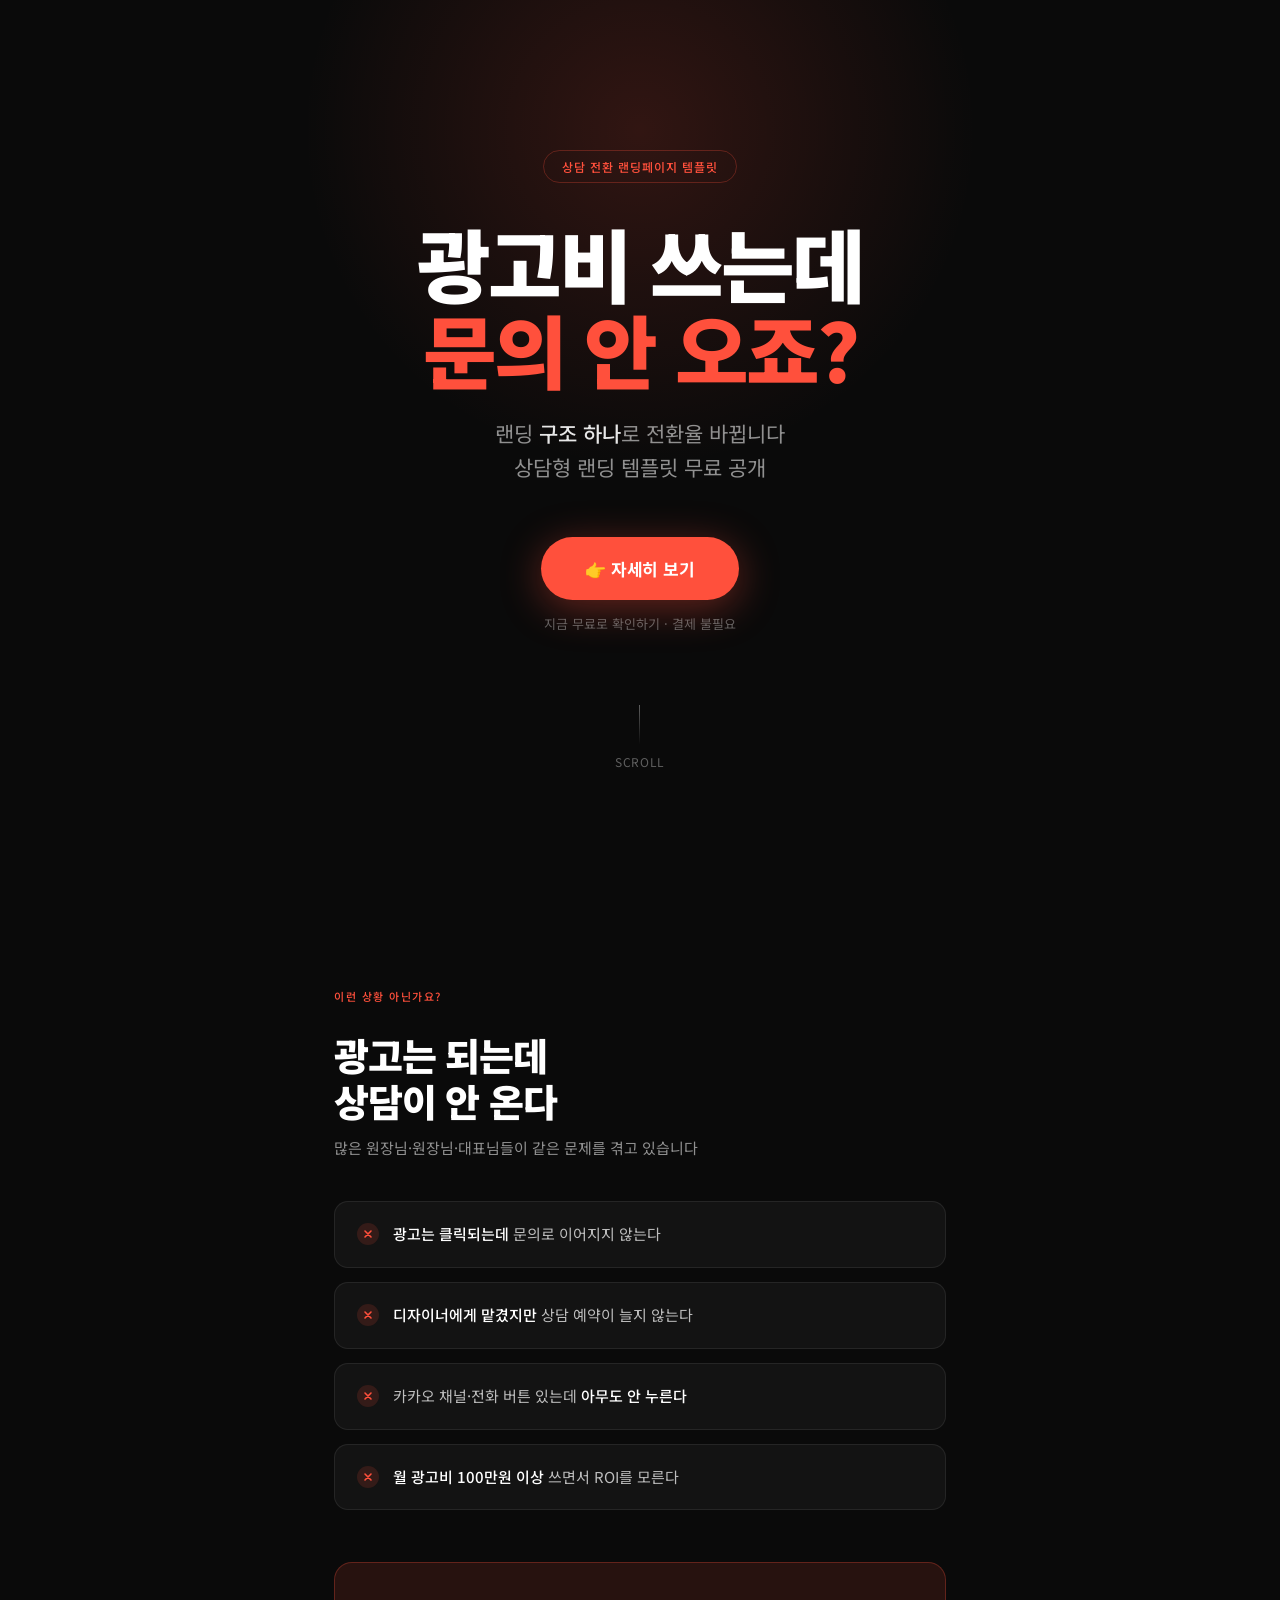
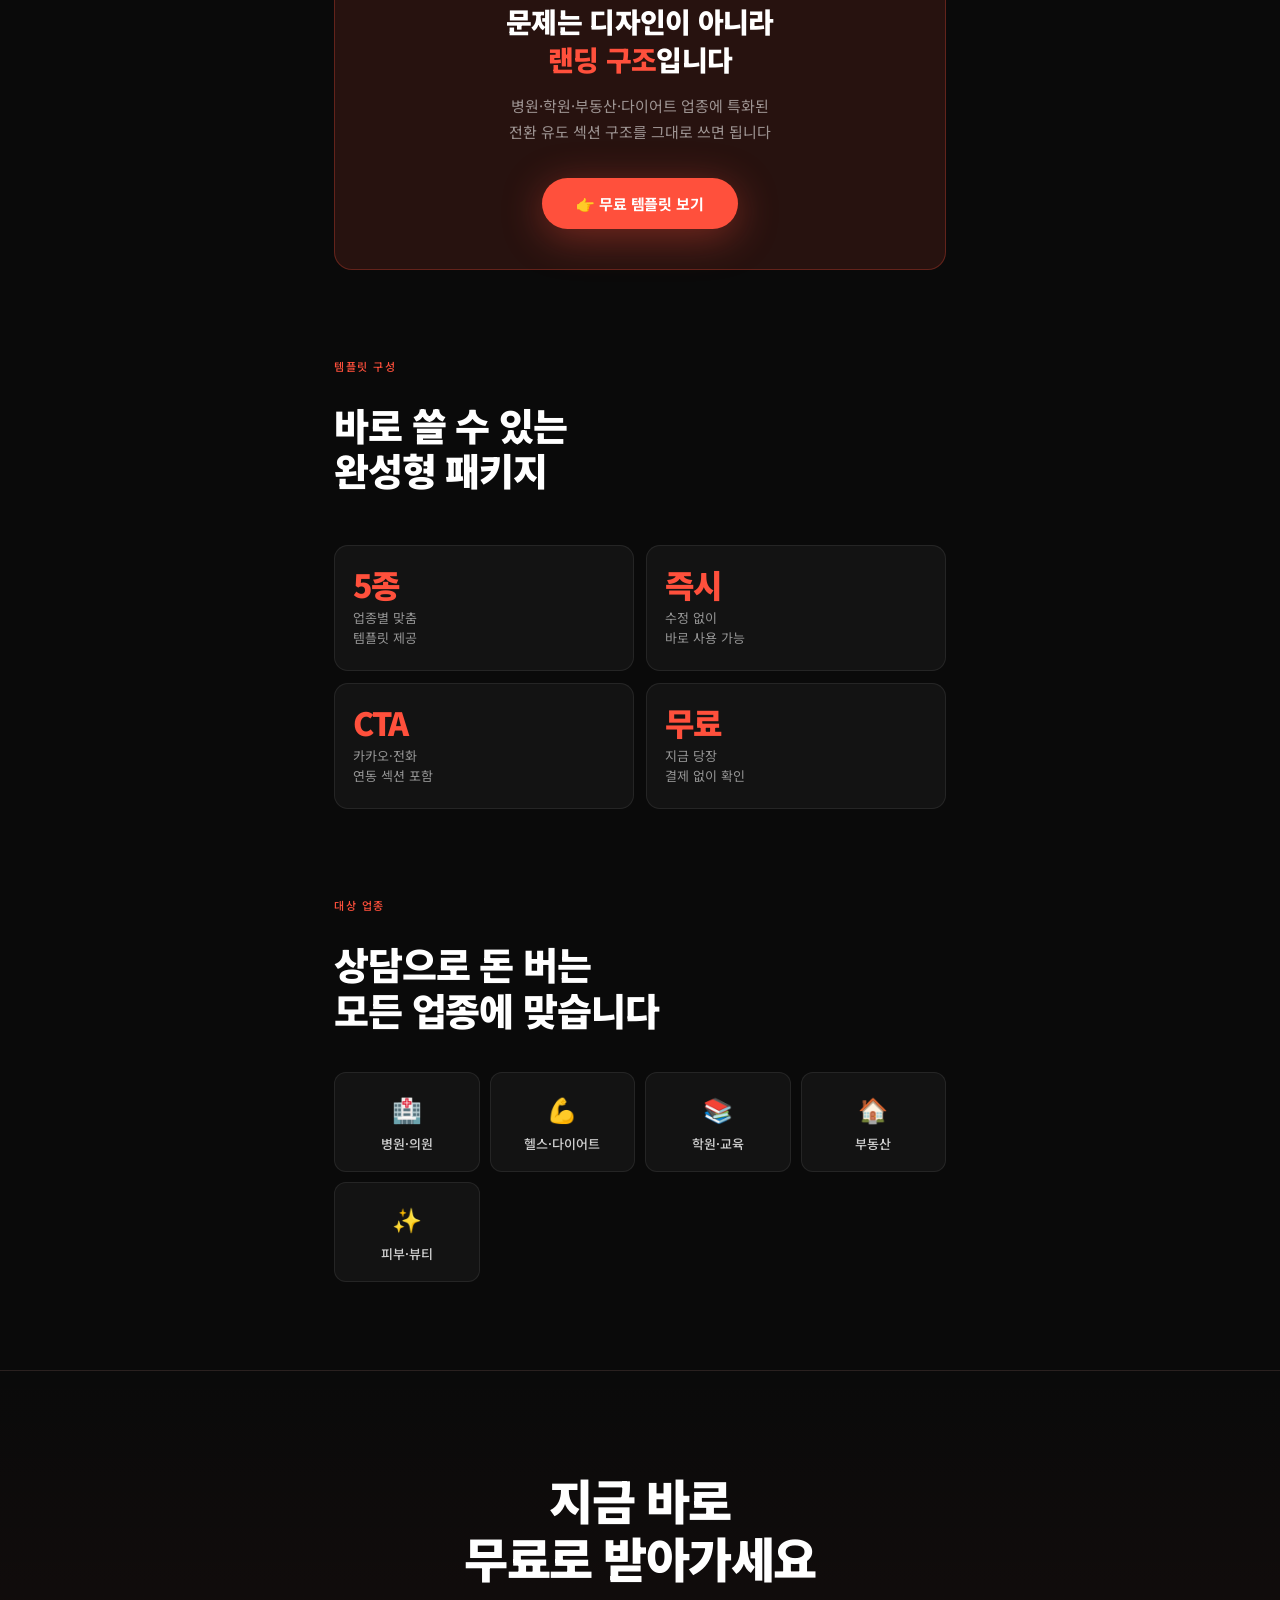
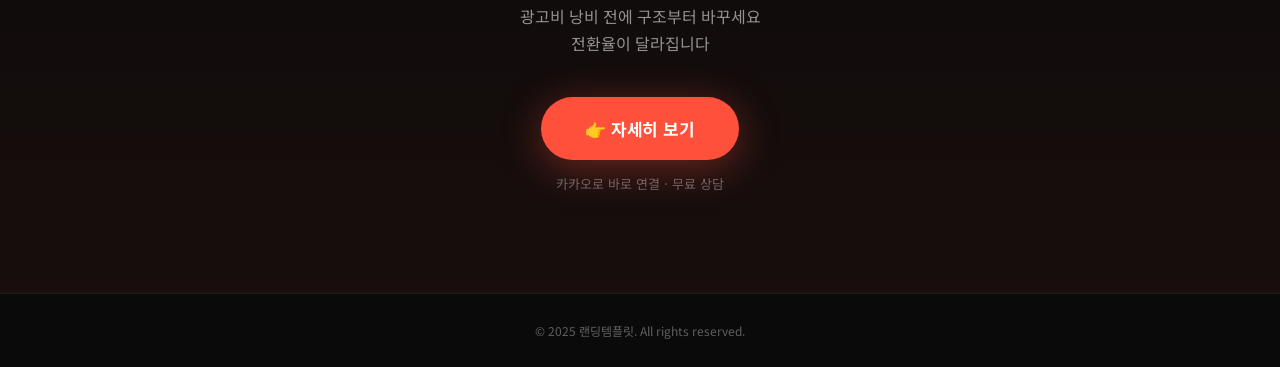
==== index.html @ 72695fc1 "Add files via upload" ====
<!DOCTYPE html>
<html lang="ko">
<head>
<meta charset="UTF-8">
<meta name="viewport" content="width=device-width, initial-scale=1.0">
<title>광고비 쓰는데 문의 안 오죠? | 상담 전환 랜딩페이지 템플릿</title>
<meta name="description" content="랜딩 구조 하나로 전환율 바뀝니다. 병원·학원·부동산·다이어트 업종 맞춤 상담형 랜딩 템플릿 무료 공개.">

<!-- Open Graph (카카오/페이스북 공유용) -->
<meta property="og:title" content="광고비 쓰는데 문의 안 오죠?">
<meta property="og:description" content="랜딩 구조 하나로 전환율 바뀝니다. 상담형 랜딩 템플릿 무료 공개.">
<meta property="og:type" content="website">

<meta property="og:image" content="https://oyoonsik.github.io/landing-templates/img/thumbnail.png">
<meta property="og:image:width" content="1200">
<meta property="og:image:height" content="628">

<link rel="preconnect" href="https://fonts.googleapis.com">
<link href="https://fonts.googleapis.com/css2?family=Noto+Sans+KR:wght@400;500;700;900&display=swap" rel="stylesheet">

<style>
  *, *::before, *::after { margin: 0; padding: 0; box-sizing: border-box; }

  :root {
    --red: #FF503C;
    --red-dim: rgba(255,80,60,0.12);
    --red-border: rgba(255,80,60,0.28);
    --white: #ffffff;
    --white-55: rgba(255,255,255,0.55);
    --white-35: rgba(255,255,255,0.35);
    --white-08: rgba(255,255,255,0.08);
    --white-04: rgba(255,255,255,0.04);
    --bg: #0A0A0A;
  }

  html { scroll-behavior: smooth; }

  body {
    font-family: 'Noto Sans KR', sans-serif;
    background: var(--bg);
    color: var(--white);
    -webkit-font-smoothing: antialiased;
  }

  a { text-decoration: none; color: inherit; }

  /* ── HERO ── */
  .hero {
    min-height: 100vh;
    display: flex;
    flex-direction: column;
    align-items: center;
    justify-content: center;
    padding: 80px 24px 60px;
    text-align: center;
    position: relative;
    overflow: hidden;
  }

  .hero::before {
    content: '';
    position: absolute;
    top: -220px; left: 50%;
    transform: translateX(-50%);
    width: 700px; height: 700px;
    background: radial-gradient(circle, rgba(255,80,60,0.16) 0%, transparent 68%);
    pointer-events: none;
    z-index: 0;
  }

  .hero > * { position: relative; z-index: 1; }

  .badge {
    display: inline-block;
    border: 1px solid var(--red-border);
    color: var(--red);
    font-size: 12px;
    font-weight: 500;
    letter-spacing: 0.08em;
    padding: 7px 18px;
    border-radius: 100px;
    margin-bottom: 36px;
    animation: fadeUp 0.7s ease both;
  }

  .hero h1 {
    font-size: clamp(40px, 10vw, 80px);
    font-weight: 900;
    line-height: 1.08;
    letter-spacing: -0.035em;
    margin-bottom: 24px;
    animation: fadeUp 0.7s 0.1s ease both;
  }

  .hero h1 .accent { color: var(--red); }

  .hero .sub {
    font-size: clamp(16px, 3vw, 21px);
    color: var(--white-55);
    font-weight: 400;
    line-height: 1.65;
    margin-bottom: 52px;
    animation: fadeUp 0.7s 0.18s ease both;
  }

  .hero .sub strong { color: rgba(255,255,255,0.9); font-weight: 500; }

  .cta-group {
    display: flex;
    flex-direction: column;
    align-items: center;
    gap: 14px;
    animation: fadeUp 0.7s 0.26s ease both;
  }

  .btn-primary {
    display: inline-flex;
    align-items: center;
    gap: 10px;
    background: var(--red);
    color: #fff;
    font-family: 'Noto Sans KR', sans-serif;
    font-size: 17px;
    font-weight: 700;
    padding: 19px 44px;
    border-radius: 100px;
    border: none;
    cursor: pointer;
    transition: transform 0.15s ease, box-shadow 0.15s ease;
    box-shadow: 0 8px 40px rgba(255,80,60,0.38);
    letter-spacing: -0.01em;
  }

  .btn-primary:hover { transform: translateY(-2px); box-shadow: 0 14px 52px rgba(255,80,60,0.52); }
  .btn-primary:active { transform: scale(0.975); }

  .cta-note {
    font-size: 13px;
    color: var(--white-35);
  }

  .scroll-hint {
    margin-top: 72px;
    display: flex;
    flex-direction: column;
    align-items: center;
    gap: 8px;
    animation: fadeUp 0.7s 0.4s ease both;
    color: var(--white-35);
    font-size: 12px;
    letter-spacing: 0.06em;
  }

  .scroll-line {
    width: 1px; height: 40px;
    background: linear-gradient(to bottom, var(--white-35), transparent);
  }

  /* ── SECTION WRAPPER ── */
  .section {
    max-width: 660px;
    margin: 0 auto;
    padding: 88px 24px;
  }

  .section-label {
    font-size: 11px;
    font-weight: 500;
    letter-spacing: 0.14em;
    color: var(--red);
    text-transform: uppercase;
    margin-bottom: 28px;
  }

  .section-title {
    font-size: clamp(26px, 5vw, 38px);
    font-weight: 900;
    letter-spacing: -0.03em;
    line-height: 1.2;
    margin-bottom: 12px;
  }

  .section-desc {
    font-size: 15px;
    color: var(--white-55);
    line-height: 1.75;
    margin-bottom: 40px;
  }

  /* ── PAIN LIST ── */
  .pain-list {
    list-style: none;
    display: flex;
    flex-direction: column;
    gap: 14px;
  }

  .pain-item {
    display: flex;
    align-items: flex-start;
    gap: 14px;
    background: var(--white-04);
    border: 0.5px solid var(--white-08);
    border-radius: 14px;
    padding: 20px 22px;
    transition: border-color 0.2s;
  }

  .pain-item:hover { border-color: rgba(255,255,255,0.14); }

  .pain-x {
    flex-shrink: 0;
    width: 22px; height: 22px;
    border-radius: 50%;
    background: rgba(255,80,60,0.14);
    display: flex; align-items: center; justify-content: center;
    margin-top: 1px;
  }

  .pain-x svg { width: 10px; height: 10px; }

  .pain-text {
    font-size: 15px;
    color: rgba(255,255,255,0.72);
    line-height: 1.65;
  }

  .pain-text strong { color: var(--white); font-weight: 500; }

  /* ── SOLUTION BOX ── */
  .solution-box {
    margin-top: 52px;
    background: var(--red-dim);
    border: 0.5px solid var(--red-border);
    border-radius: 18px;
    padding: 40px 32px;
    text-align: center;
  }

  .solution-box h3 {
    font-size: clamp(20px, 4vw, 28px);
    font-weight: 900;
    line-height: 1.35;
    margin-bottom: 14px;
    letter-spacing: -0.025em;
  }

  .solution-box h3 span { color: var(--red); }

  .solution-box p {
    font-size: 15px;
    color: var(--white-55);
    line-height: 1.75;
    margin-bottom: 32px;
  }

  /* ── STATS GRID ── */
  .stats {
    display: grid;
    grid-template-columns: repeat(2, 1fr);
    gap: 12px;
    margin-top: 52px;
  }

  .stat-card {
    background: var(--white-04);
    border: 0.5px solid var(--white-08);
    border-radius: 14px;
    padding: 22px 18px;
    transition: border-color 0.2s, background 0.2s;
  }

  .stat-card:hover {
    background: rgba(255,255,255,0.06);
    border-color: rgba(255,255,255,0.14);
  }

  .stat-num {
    font-size: 32px;
    font-weight: 900;
    color: var(--red);
    letter-spacing: -0.04em;
    line-height: 1;
    margin-bottom: 8px;
  }

  .stat-label {
    font-size: 13px;
    color: var(--white-55);
    line-height: 1.55;
  }

  /* ── INDUSTRY TABS ── */
  .industry-grid {
    display: grid;
    grid-template-columns: repeat(auto-fit, minmax(120px, 1fr));
    gap: 10px;
    margin-top: 40px;
  }

  .industry-card {
    background: var(--white-04);
    border: 0.5px solid var(--white-08);
    border-radius: 12px;
    padding: 18px 14px;
    text-align: center;
    transition: all 0.2s;
    cursor: default;
  }

  .industry-card:hover {
    background: var(--red-dim);
    border-color: var(--red-border);
  }

  .industry-icon { font-size: 24px; margin-bottom: 8px; }

  .industry-name {
    font-size: 13px;
    font-weight: 500;
    color: rgba(255,255,255,0.8);
  }

  /* ── FINAL CTA ── */
  .final-cta {
    padding: 100px 24px;
    text-align: center;
    background: linear-gradient(180deg, transparent 0%, rgba(255,80,60,0.06) 100%);
    border-top: 0.5px solid var(--white-08);
  }

  .final-cta h2 {
    font-size: clamp(28px, 6vw, 48px);
    font-weight: 900;
    letter-spacing: -0.03em;
    line-height: 1.2;
    margin-bottom: 16px;
  }

  .final-cta p {
    font-size: 16px;
    color: var(--white-55);
    line-height: 1.7;
    margin-bottom: 40px;
  }

  /* ── FOOTER ── */
  footer {
    padding: 28px 24px;
    text-align: center;
    border-top: 0.5px solid var(--white-08);
    font-size: 12px;
    color: var(--white-35);
  }

  /* ── ANIMATIONS ── */
  @keyframes fadeUp {
    from { opacity: 0; transform: translateY(24px); }
    to   { opacity: 1; transform: translateY(0); }
  }

  .reveal {
    opacity: 0;
    transform: translateY(28px);
    transition: opacity 0.65s ease, transform 0.65s ease;
  }

  .reveal.visible {
    opacity: 1;
    transform: translateY(0);
  }

  /* ── RESPONSIVE ── */
  @media (max-width: 480px) {
    .btn-primary { font-size: 15px; padding: 17px 32px; }
    .solution-box { padding: 28px 20px; }
    .stats { grid-template-columns: 1fr 1fr; }
  }
</style>
</head>
<body>

<!-- HERO -->
<section class="hero">
  <span class="badge">상담 전환 랜딩페이지 템플릿</span>

  <h1>
    광고비 쓰는데<br>
    <span class="accent">문의 안 오죠?</span>
  </h1>

  <p class="sub">
    랜딩 <strong>구조 하나</strong>로 전환율 바뀝니다<br>
    상담형 랜딩 템플릿 무료 공개
  </p>

  <div class="cta-group">
    <a href="#contact" class="btn-primary">
      👉 자세히 보기
    </a>
    <span class="cta-note">지금 무료로 확인하기 · 결제 불필요</span>
  </div>

  <div class="scroll-hint">
    <div class="scroll-line"></div>
    SCROLL
  </div>
</section>

<!-- PAIN SECTION -->
<section class="section">
  <p class="section-label reveal">이런 상황 아닌가요?</p>
  <h2 class="section-title reveal">광고는 되는데<br>상담이 안 온다</h2>
  <p class="section-desc reveal">많은 원장님·원장님·대표님들이 같은 문제를 겪고 있습니다</p>

  <ul class="pain-list">
    <li class="pain-item reveal">
      <span class="pain-x">
        <svg viewBox="0 0 10 10" fill="none" xmlns="http://www.w3.org/2000/svg">
          <path d="M2 2L8 8M8 2L2 8" stroke="#FF503C" stroke-width="1.6" stroke-linecap="round"/>
        </svg>
      </span>
      <p class="pain-text"><strong>광고는 클릭되는데</strong> 문의로 이어지지 않는다</p>
    </li>
    <li class="pain-item reveal">
      <span class="pain-x">
        <svg viewBox="0 0 10 10" fill="none" xmlns="http://www.w3.org/2000/svg">
          <path d="M2 2L8 8M8 2L2 8" stroke="#FF503C" stroke-width="1.6" stroke-linecap="round"/>
        </svg>
      </span>
      <p class="pain-text"><strong>디자이너에게 맡겼지만</strong> 상담 예약이 늘지 않는다</p>
    </li>
    <li class="pain-item reveal">
      <span class="pain-x">
        <svg viewBox="0 0 10 10" fill="none" xmlns="http://www.w3.org/2000/svg">
          <path d="M2 2L8 8M8 2L2 8" stroke="#FF503C" stroke-width="1.6" stroke-linecap="round"/>
        </svg>
      </span>
      <p class="pain-text">카카오 채널·전화 버튼 있는데 <strong>아무도 안 누른다</strong></p>
    </li>
    <li class="pain-item reveal">
      <span class="pain-x">
        <svg viewBox="0 0 10 10" fill="none" xmlns="http://www.w3.org/2000/svg">
          <path d="M2 2L8 8M8 2L2 8" stroke="#FF503C" stroke-width="1.6" stroke-linecap="round"/>
        </svg>
      </span>
      <p class="pain-text"><strong>월 광고비 100만원 이상</strong> 쓰면서 ROI를 모른다</p>
    </li>
  </ul>

  <div class="solution-box reveal">
    <h3>문제는 디자인이 아니라<br><span>랜딩 구조</span>입니다</h3>
    <p>
      병원·학원·부동산·다이어트 업종에 특화된<br>
      전환 유도 섹션 구조를 그대로 쓰면 됩니다
    </p>
    <a href="template_showcase.html" class="btn-primary" style="font-size:15px; padding:15px 34px;">
      👉 무료 템플릿 보기
    </a>
  </div>
</section>

<!-- STATS -->
<section class="section" style="padding-top: 0;">
  <p class="section-label reveal">템플릿 구성</p>
  <h2 class="section-title reveal">바로 쓸 수 있는<br>완성형 패키지</h2>

  <div class="stats">
    <div class="stat-card reveal">
      <div class="stat-num">5종</div>
      <div class="stat-label">업종별 맞춤<br>템플릿 제공</div>
    </div>
    <div class="stat-card reveal">
      <div class="stat-num">즉시</div>
      <div class="stat-label">수정 없이<br>바로 사용 가능</div>
    </div>
    <div class="stat-card reveal">
      <div class="stat-num">CTA</div>
      <div class="stat-label">카카오·전화<br>연동 섹션 포함</div>
    </div>
    <div class="stat-card reveal">
      <div class="stat-num">무료</div>
      <div class="stat-label">지금 당장<br>결제 없이 확인</div>
    </div>
  </div>
</section>

<!-- INDUSTRY -->
<section class="section" style="padding-top: 0;">
  <p class="section-label reveal">대상 업종</p>
  <h2 class="section-title reveal">상담으로 돈 버는<br>모든 업종에 맞습니다</h2>

  <div class="industry-grid">
    <div class="industry-card reveal">
      <div class="industry-icon">🏥</div>
      <div class="industry-name">병원·의원</div>
    </div>
    <div class="industry-card reveal">
      <div class="industry-icon">💪</div>
      <div class="industry-name">헬스·다이어트</div>
    </div>
    <div class="industry-card reveal">
      <div class="industry-icon">📚</div>
      <div class="industry-name">학원·교육</div>
    </div>
    <div class="industry-card reveal">
      <div class="industry-icon">🏠</div>
      <div class="industry-name">부동산</div>
    </div>
    <div class="industry-card reveal">
      <div class="industry-icon">✨</div>
      <div class="industry-name">피부·뷰티</div>
    </div>
  </div>
</section>

<!-- FINAL CTA -->
<section class="final-cta" id="contact">
  <h2 class="reveal">
    지금 바로<br>무료로 받아가세요
  </h2>
  <p class="reveal">
    광고비 낭비 전에 구조부터 바꾸세요<br>
    전환율이 달라집니다
  </p>
  <div class="cta-group reveal">
    <!-- ✅ 여기에 실제 링크 또는 카카오 채널 URL로 교체하세요 -->
    <a href="https://open.kakao.com/YOUR_LINK" class="btn-primary">
      👉 자세히 보기
    </a>
    <span class="cta-note">카카오로 바로 연결 · 무료 상담</span>
  </div>
</section>

<footer>
  © 2025 랜딩템플릿. All rights reserved.
</footer>

<script>
  // Scroll reveal
  const reveals = document.querySelectorAll('.reveal');
  const observer = new IntersectionObserver((entries) => {
    entries.forEach((entry, i) => {
      if (entry.isIntersecting) {
        setTimeout(() => entry.target.classList.add('visible'), i * 60);
        observer.unobserve(entry.target);
      }
    });
  }, { threshold: 0.12 });
  reveals.forEach(el => observer.observe(el));

  // Smooth CTA scroll
  document.querySelectorAll('a[href^="#"]').forEach(a => {
    a.addEventListener('click', e => {
      const target = document.querySelector(a.getAttribute('href'));
      if (target) { e.preventDefault(); target.scrollIntoView({ behavior: 'smooth' }); }
    });
  });
</script>
</body>
</html>
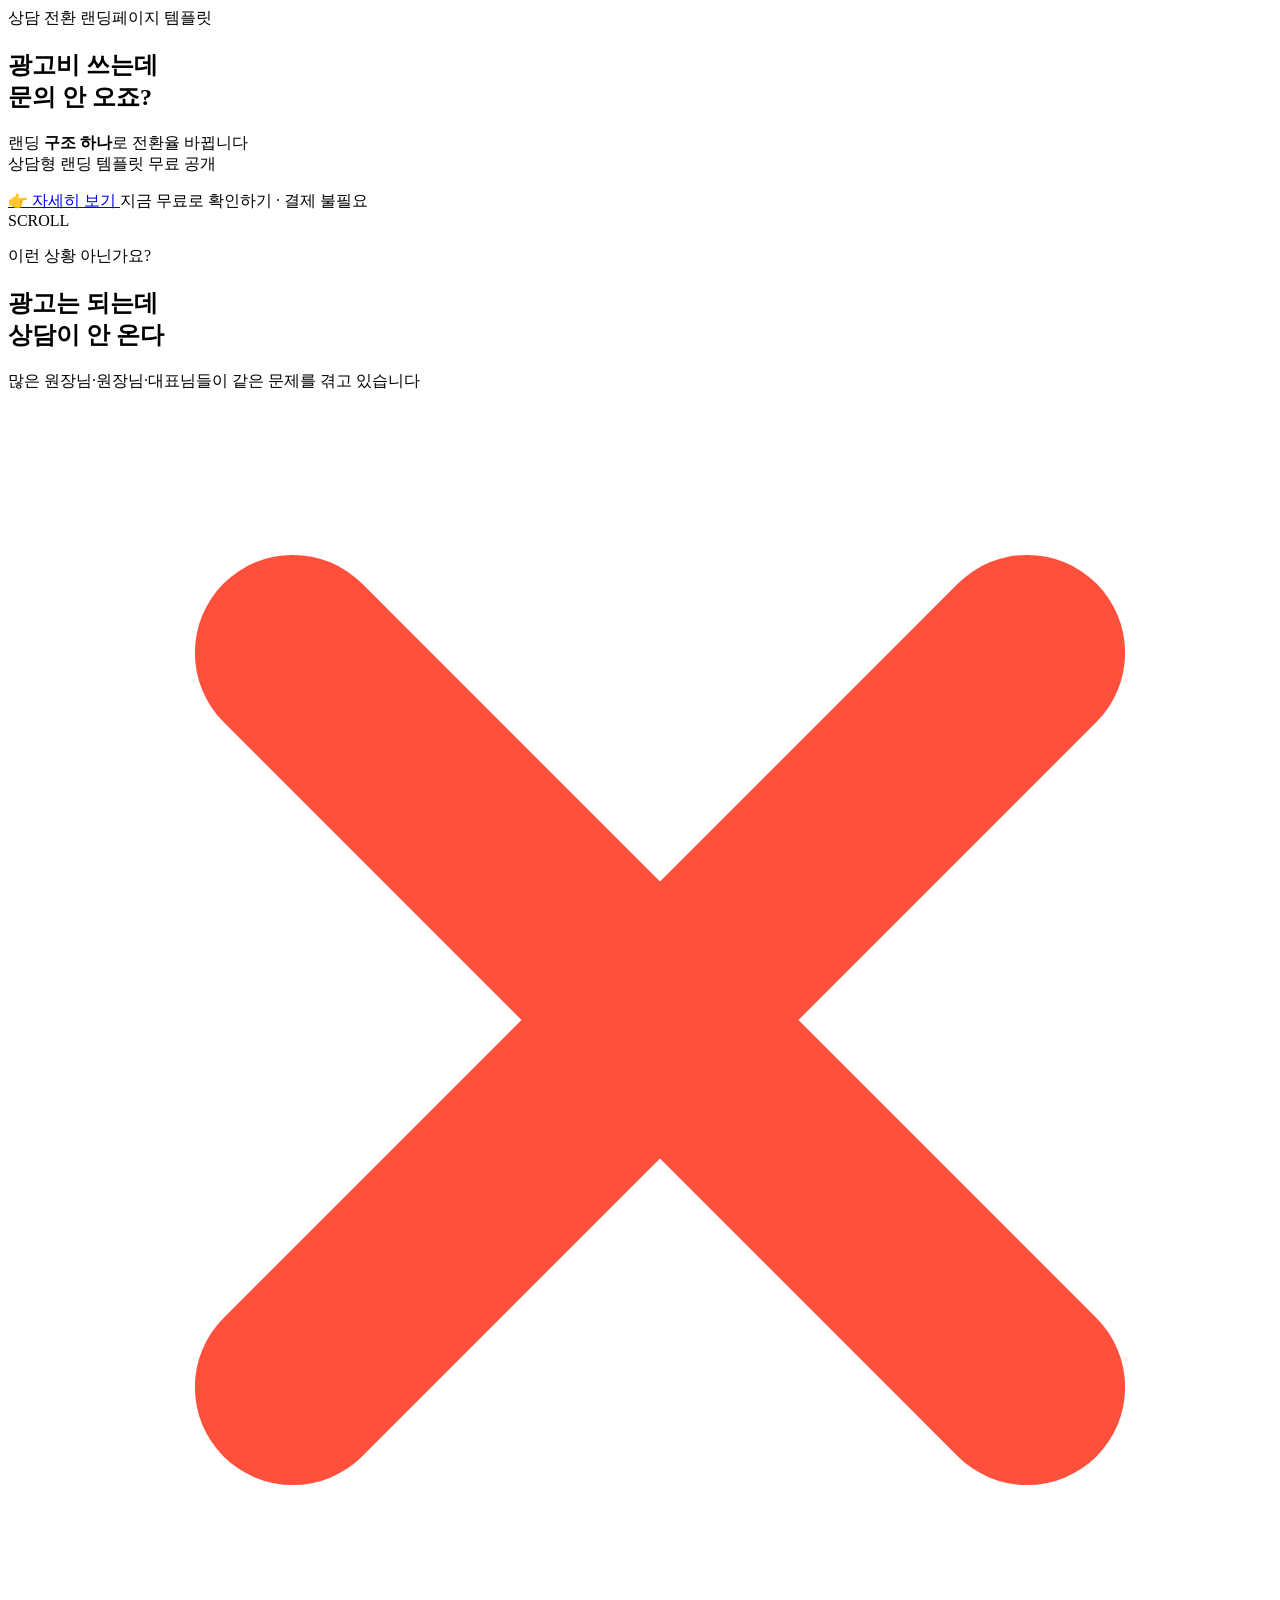
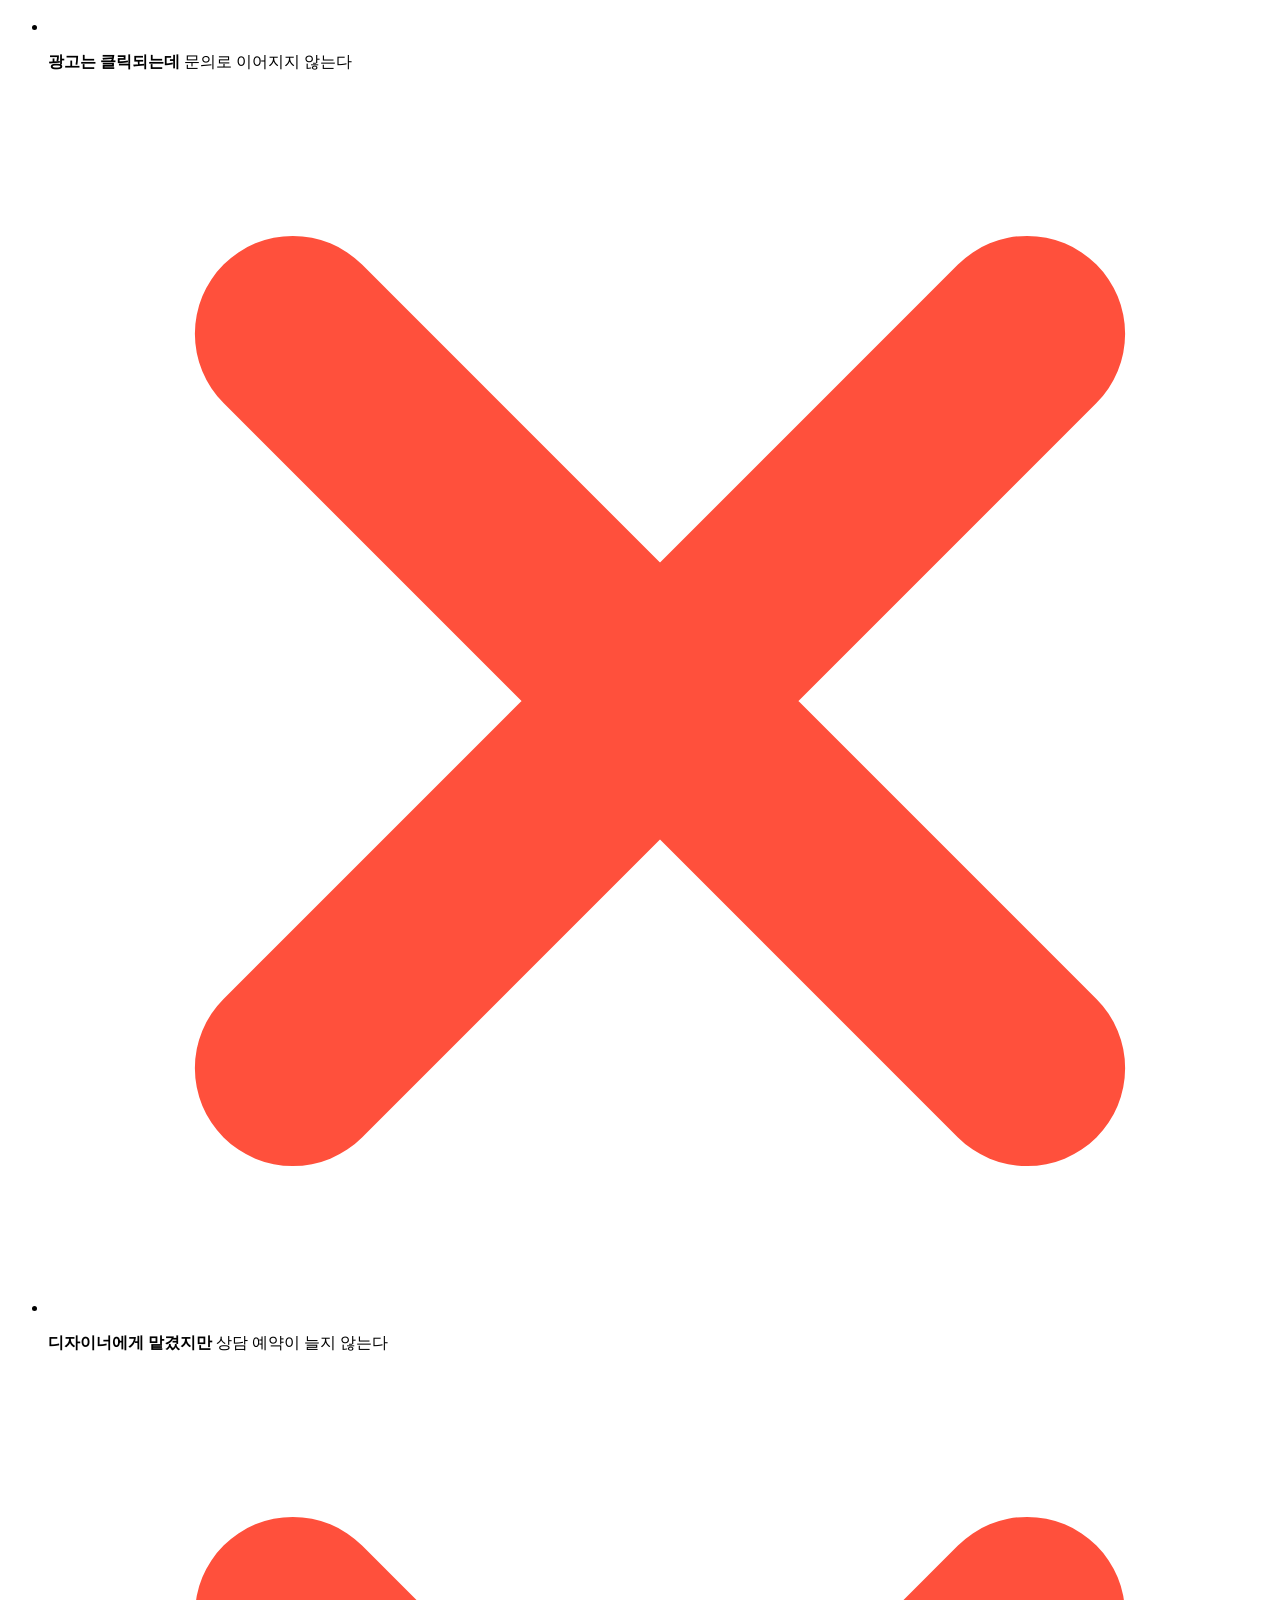
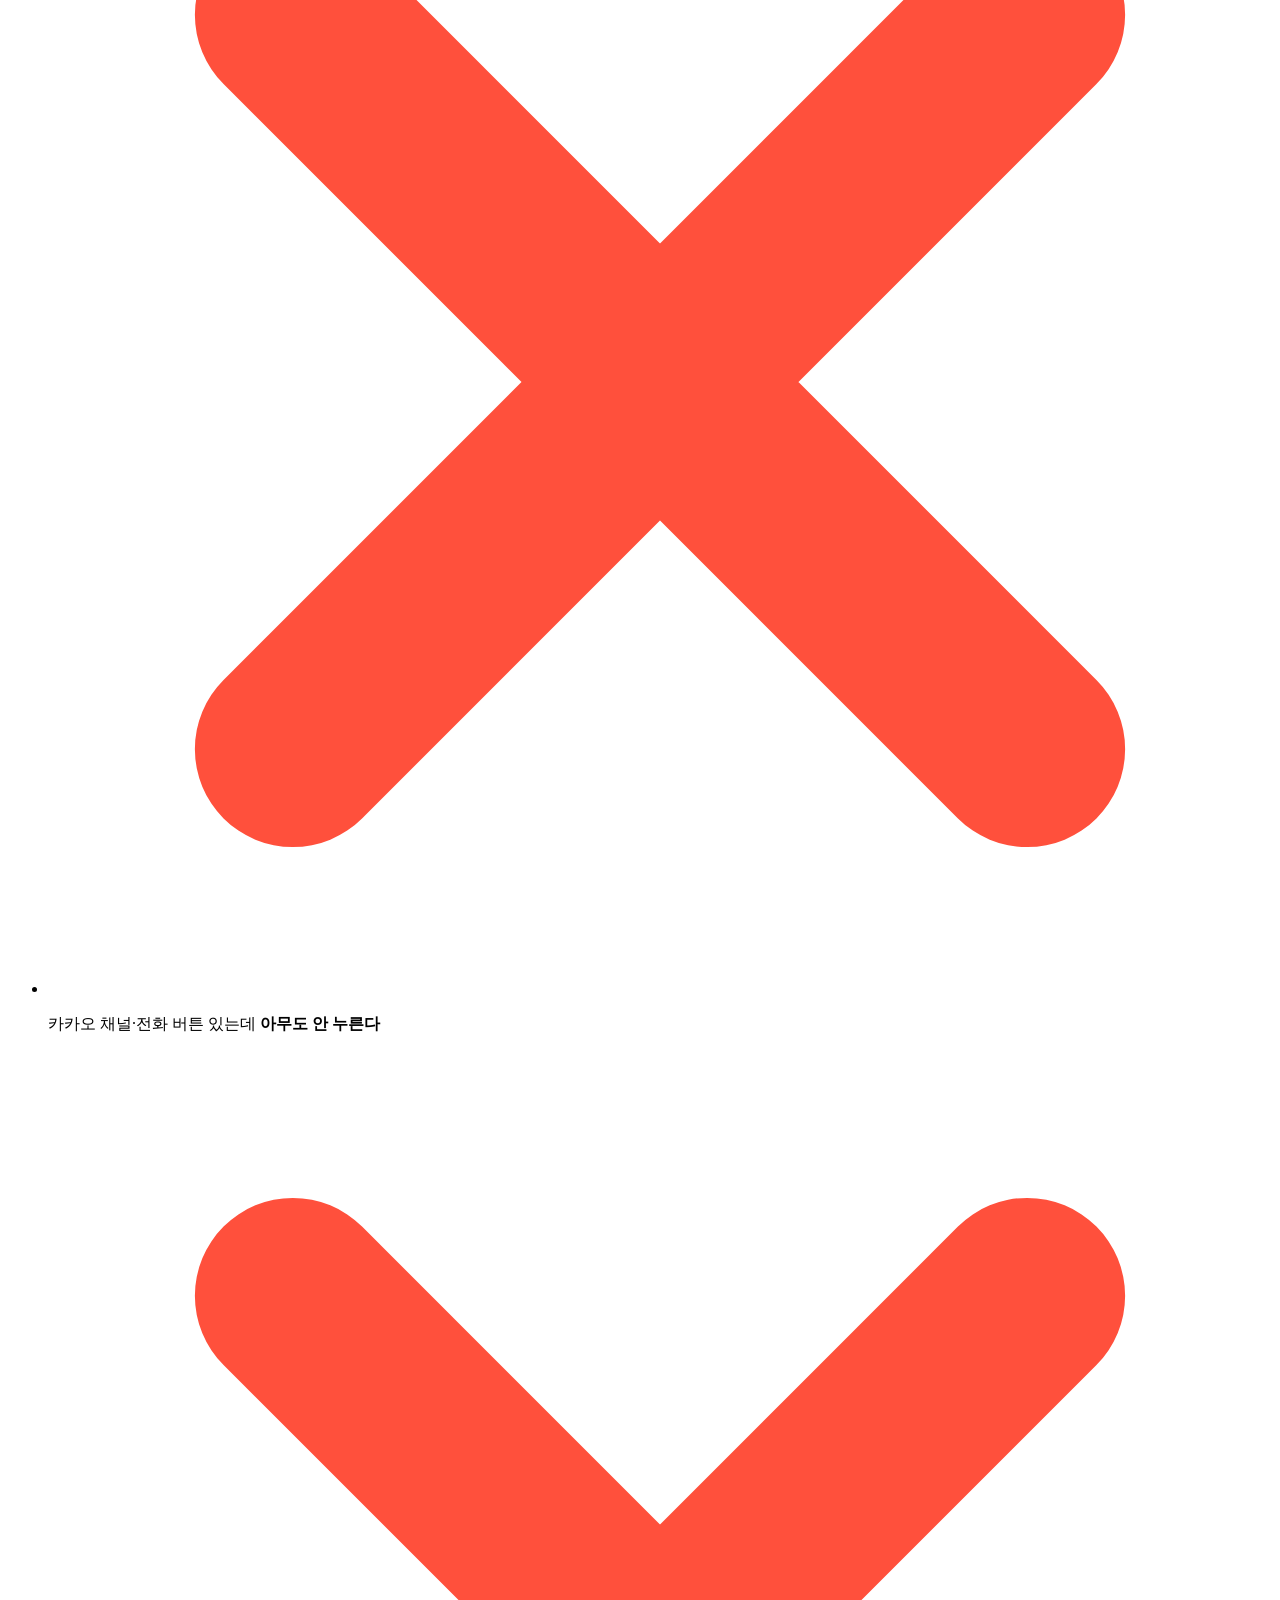
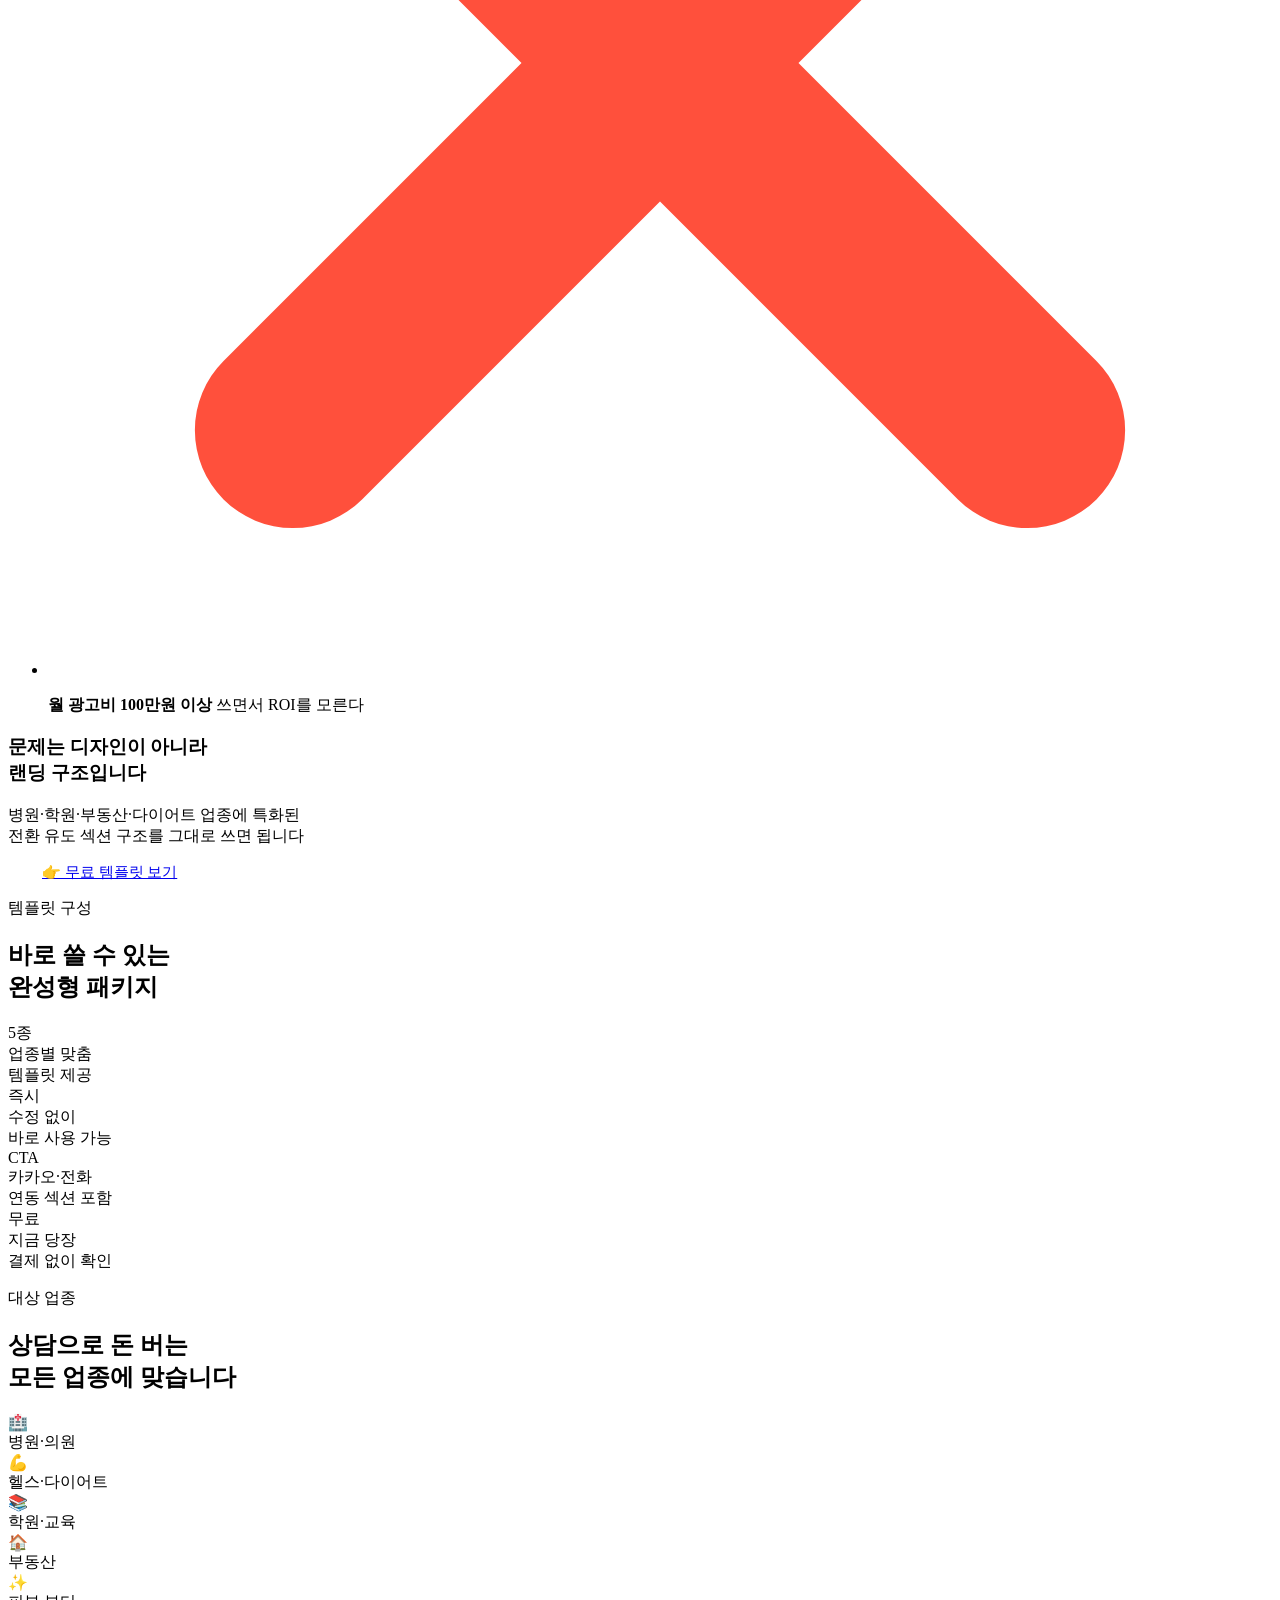
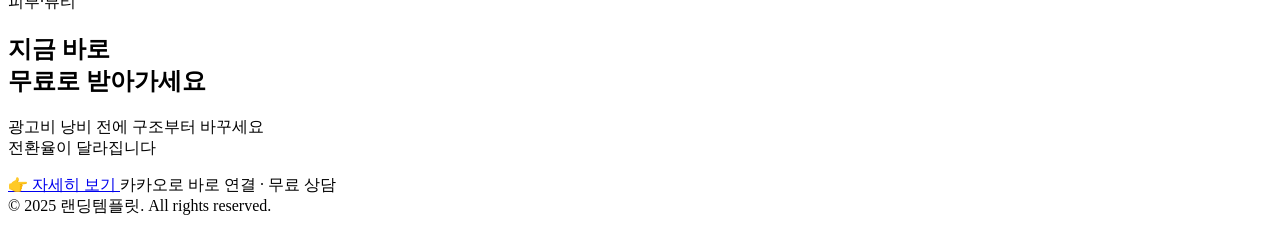
==== commit 8a801dd6: "Add files via upload" ====
--- a/index.html
+++ b/index.html
@@ -15,368 +15,12 @@
 <meta property="og:image:width" content="1200">
 <meta property="og:image:height" content="628">
 
+<link rel="stylesheet" href="style.css">
+
 <link rel="preconnect" href="https://fonts.googleapis.com">
 <link href="https://fonts.googleapis.com/css2?family=Noto+Sans+KR:wght@400;500;700;900&display=swap" rel="stylesheet">
 
-<style>
-  *, *::before, *::after { margin: 0; padding: 0; box-sizing: border-box; }
-
-  :root {
-    --red: #FF503C;
-    --red-dim: rgba(255,80,60,0.12);
-    --red-border: rgba(255,80,60,0.28);
-    --white: #ffffff;
-    --white-55: rgba(255,255,255,0.55);
-    --white-35: rgba(255,255,255,0.35);
-    --white-08: rgba(255,255,255,0.08);
-    --white-04: rgba(255,255,255,0.04);
-    --bg: #0A0A0A;
-  }
-
-  html { scroll-behavior: smooth; }
-
-  body {
-    font-family: 'Noto Sans KR', sans-serif;
-    background: var(--bg);
-    color: var(--white);
-    -webkit-font-smoothing: antialiased;
-  }
-
-  a { text-decoration: none; color: inherit; }
-
-  /* ── HERO ── */
-  .hero {
-    min-height: 100vh;
-    display: flex;
-    flex-direction: column;
-    align-items: center;
-    justify-content: center;
-    padding: 80px 24px 60px;
-    text-align: center;
-    position: relative;
-    overflow: hidden;
-  }
-
-  .hero::before {
-    content: '';
-    position: absolute;
-    top: -220px; left: 50%;
-    transform: translateX(-50%);
-    width: 700px; height: 700px;
-    background: radial-gradient(circle, rgba(255,80,60,0.16) 0%, transparent 68%);
-    pointer-events: none;
-    z-index: 0;
-  }
-
-  .hero > * { position: relative; z-index: 1; }
-
-  .badge {
-    display: inline-block;
-    border: 1px solid var(--red-border);
-    color: var(--red);
-    font-size: 12px;
-    font-weight: 500;
-    letter-spacing: 0.08em;
-    padding: 7px 18px;
-    border-radius: 100px;
-    margin-bottom: 36px;
-    animation: fadeUp 0.7s ease both;
-  }
-
-  .hero h1 {
-    font-size: clamp(40px, 10vw, 80px);
-    font-weight: 900;
-    line-height: 1.08;
-    letter-spacing: -0.035em;
-    margin-bottom: 24px;
-    animation: fadeUp 0.7s 0.1s ease both;
-  }
-
-  .hero h1 .accent { color: var(--red); }
-
-  .hero .sub {
-    font-size: clamp(16px, 3vw, 21px);
-    color: var(--white-55);
-    font-weight: 400;
-    line-height: 1.65;
-    margin-bottom: 52px;
-    animation: fadeUp 0.7s 0.18s ease both;
-  }
-
-  .hero .sub strong { color: rgba(255,255,255,0.9); font-weight: 500; }
-
-  .cta-group {
-    display: flex;
-    flex-direction: column;
-    align-items: center;
-    gap: 14px;
-    animation: fadeUp 0.7s 0.26s ease both;
-  }
-
-  .btn-primary {
-    display: inline-flex;
-    align-items: center;
-    gap: 10px;
-    background: var(--red);
-    color: #fff;
-    font-family: 'Noto Sans KR', sans-serif;
-    font-size: 17px;
-    font-weight: 700;
-    padding: 19px 44px;
-    border-radius: 100px;
-    border: none;
-    cursor: pointer;
-    transition: transform 0.15s ease, box-shadow 0.15s ease;
-    box-shadow: 0 8px 40px rgba(255,80,60,0.38);
-    letter-spacing: -0.01em;
-  }
-
-  .btn-primary:hover { transform: translateY(-2px); box-shadow: 0 14px 52px rgba(255,80,60,0.52); }
-  .btn-primary:active { transform: scale(0.975); }
-
-  .cta-note {
-    font-size: 13px;
-    color: var(--white-35);
-  }
-
-  .scroll-hint {
-    margin-top: 72px;
-    display: flex;
-    flex-direction: column;
-    align-items: center;
-    gap: 8px;
-    animation: fadeUp 0.7s 0.4s ease both;
-    color: var(--white-35);
-    font-size: 12px;
-    letter-spacing: 0.06em;
-  }
-
-  .scroll-line {
-    width: 1px; height: 40px;
-    background: linear-gradient(to bottom, var(--white-35), transparent);
-  }
-
-  /* ── SECTION WRAPPER ── */
-  .section {
-    max-width: 660px;
-    margin: 0 auto;
-    padding: 88px 24px;
-  }
-
-  .section-label {
-    font-size: 11px;
-    font-weight: 500;
-    letter-spacing: 0.14em;
-    color: var(--red);
-    text-transform: uppercase;
-    margin-bottom: 28px;
-  }
-
-  .section-title {
-    font-size: clamp(26px, 5vw, 38px);
-    font-weight: 900;
-    letter-spacing: -0.03em;
-    line-height: 1.2;
-    margin-bottom: 12px;
-  }
-
-  .section-desc {
-    font-size: 15px;
-    color: var(--white-55);
-    line-height: 1.75;
-    margin-bottom: 40px;
-  }
-
-  /* ── PAIN LIST ── */
-  .pain-list {
-    list-style: none;
-    display: flex;
-    flex-direction: column;
-    gap: 14px;
-  }
-
-  .pain-item {
-    display: flex;
-    align-items: flex-start;
-    gap: 14px;
-    background: var(--white-04);
-    border: 0.5px solid var(--white-08);
-    border-radius: 14px;
-    padding: 20px 22px;
-    transition: border-color 0.2s;
-  }
-
-  .pain-item:hover { border-color: rgba(255,255,255,0.14); }
-
-  .pain-x {
-    flex-shrink: 0;
-    width: 22px; height: 22px;
-    border-radius: 50%;
-    background: rgba(255,80,60,0.14);
-    display: flex; align-items: center; justify-content: center;
-    margin-top: 1px;
-  }
-
-  .pain-x svg { width: 10px; height: 10px; }
-
-  .pain-text {
-    font-size: 15px;
-    color: rgba(255,255,255,0.72);
-    line-height: 1.65;
-  }
-
-  .pain-text strong { color: var(--white); font-weight: 500; }
-
-  /* ── SOLUTION BOX ── */
-  .solution-box {
-    margin-top: 52px;
-    background: var(--red-dim);
-    border: 0.5px solid var(--red-border);
-    border-radius: 18px;
-    padding: 40px 32px;
-    text-align: center;
-  }
-
-  .solution-box h3 {
-    font-size: clamp(20px, 4vw, 28px);
-    font-weight: 900;
-    line-height: 1.35;
-    margin-bottom: 14px;
-    letter-spacing: -0.025em;
-  }
-
-  .solution-box h3 span { color: var(--red); }
-
-  .solution-box p {
-    font-size: 15px;
-    color: var(--white-55);
-    line-height: 1.75;
-    margin-bottom: 32px;
-  }
-
-  /* ── STATS GRID ── */
-  .stats {
-    display: grid;
-    grid-template-columns: repeat(2, 1fr);
-    gap: 12px;
-    margin-top: 52px;
-  }
-
-  .stat-card {
-    background: var(--white-04);
-    border: 0.5px solid var(--white-08);
-    border-radius: 14px;
-    padding: 22px 18px;
-    transition: border-color 0.2s, background 0.2s;
-  }
-
-  .stat-card:hover {
-    background: rgba(255,255,255,0.06);
-    border-color: rgba(255,255,255,0.14);
-  }
-
-  .stat-num {
-    font-size: 32px;
-    font-weight: 900;
-    color: var(--red);
-    letter-spacing: -0.04em;
-    line-height: 1;
-    margin-bottom: 8px;
-  }
-
-  .stat-label {
-    font-size: 13px;
-    color: var(--white-55);
-    line-height: 1.55;
-  }
-
-  /* ── INDUSTRY TABS ── */
-  .industry-grid {
-    display: grid;
-    grid-template-columns: repeat(auto-fit, minmax(120px, 1fr));
-    gap: 10px;
-    margin-top: 40px;
-  }
-
-  .industry-card {
-    background: var(--white-04);
-    border: 0.5px solid var(--white-08);
-    border-radius: 12px;
-    padding: 18px 14px;
-    text-align: center;
-    transition: all 0.2s;
-    cursor: default;
-  }
-
-  .industry-card:hover {
-    background: var(--red-dim);
-    border-color: var(--red-border);
-  }
-
-  .industry-icon { font-size: 24px; margin-bottom: 8px; }
-
-  .industry-name {
-    font-size: 13px;
-    font-weight: 500;
-    color: rgba(255,255,255,0.8);
-  }
-
-  /* ── FINAL CTA ── */
-  .final-cta {
-    padding: 100px 24px;
-    text-align: center;
-    background: linear-gradient(180deg, transparent 0%, rgba(255,80,60,0.06) 100%);
-    border-top: 0.5px solid var(--white-08);
-  }
-
-  .final-cta h2 {
-    font-size: clamp(28px, 6vw, 48px);
-    font-weight: 900;
-    letter-spacing: -0.03em;
-    line-height: 1.2;
-    margin-bottom: 16px;
-  }
-
-  .final-cta p {
-    font-size: 16px;
-    color: var(--white-55);
-    line-height: 1.7;
-    margin-bottom: 40px;
-  }
-
-  /* ── FOOTER ── */
-  footer {
-    padding: 28px 24px;
-    text-align: center;
-    border-top: 0.5px solid var(--white-08);
-    font-size: 12px;
-    color: var(--white-35);
-  }
-
-  /* ── ANIMATIONS ── */
-  @keyframes fadeUp {
-    from { opacity: 0; transform: translateY(24px); }
-    to   { opacity: 1; transform: translateY(0); }
-  }
-
-  .reveal {
-    opacity: 0;
-    transform: translateY(28px);
-    transition: opacity 0.65s ease, transform 0.65s ease;
-  }
-
-  .reveal.visible {
-    opacity: 1;
-    transform: translateY(0);
-  }
-
-  /* ── RESPONSIVE ── */
-  @media (max-width: 480px) {
-    .btn-primary { font-size: 15px; padding: 17px 32px; }
-    .solution-box { padding: 28px 20px; }
-    .stats { grid-template-columns: 1fr 1fr; }
-  }
-</style>
+
 </head>
 <body>
 
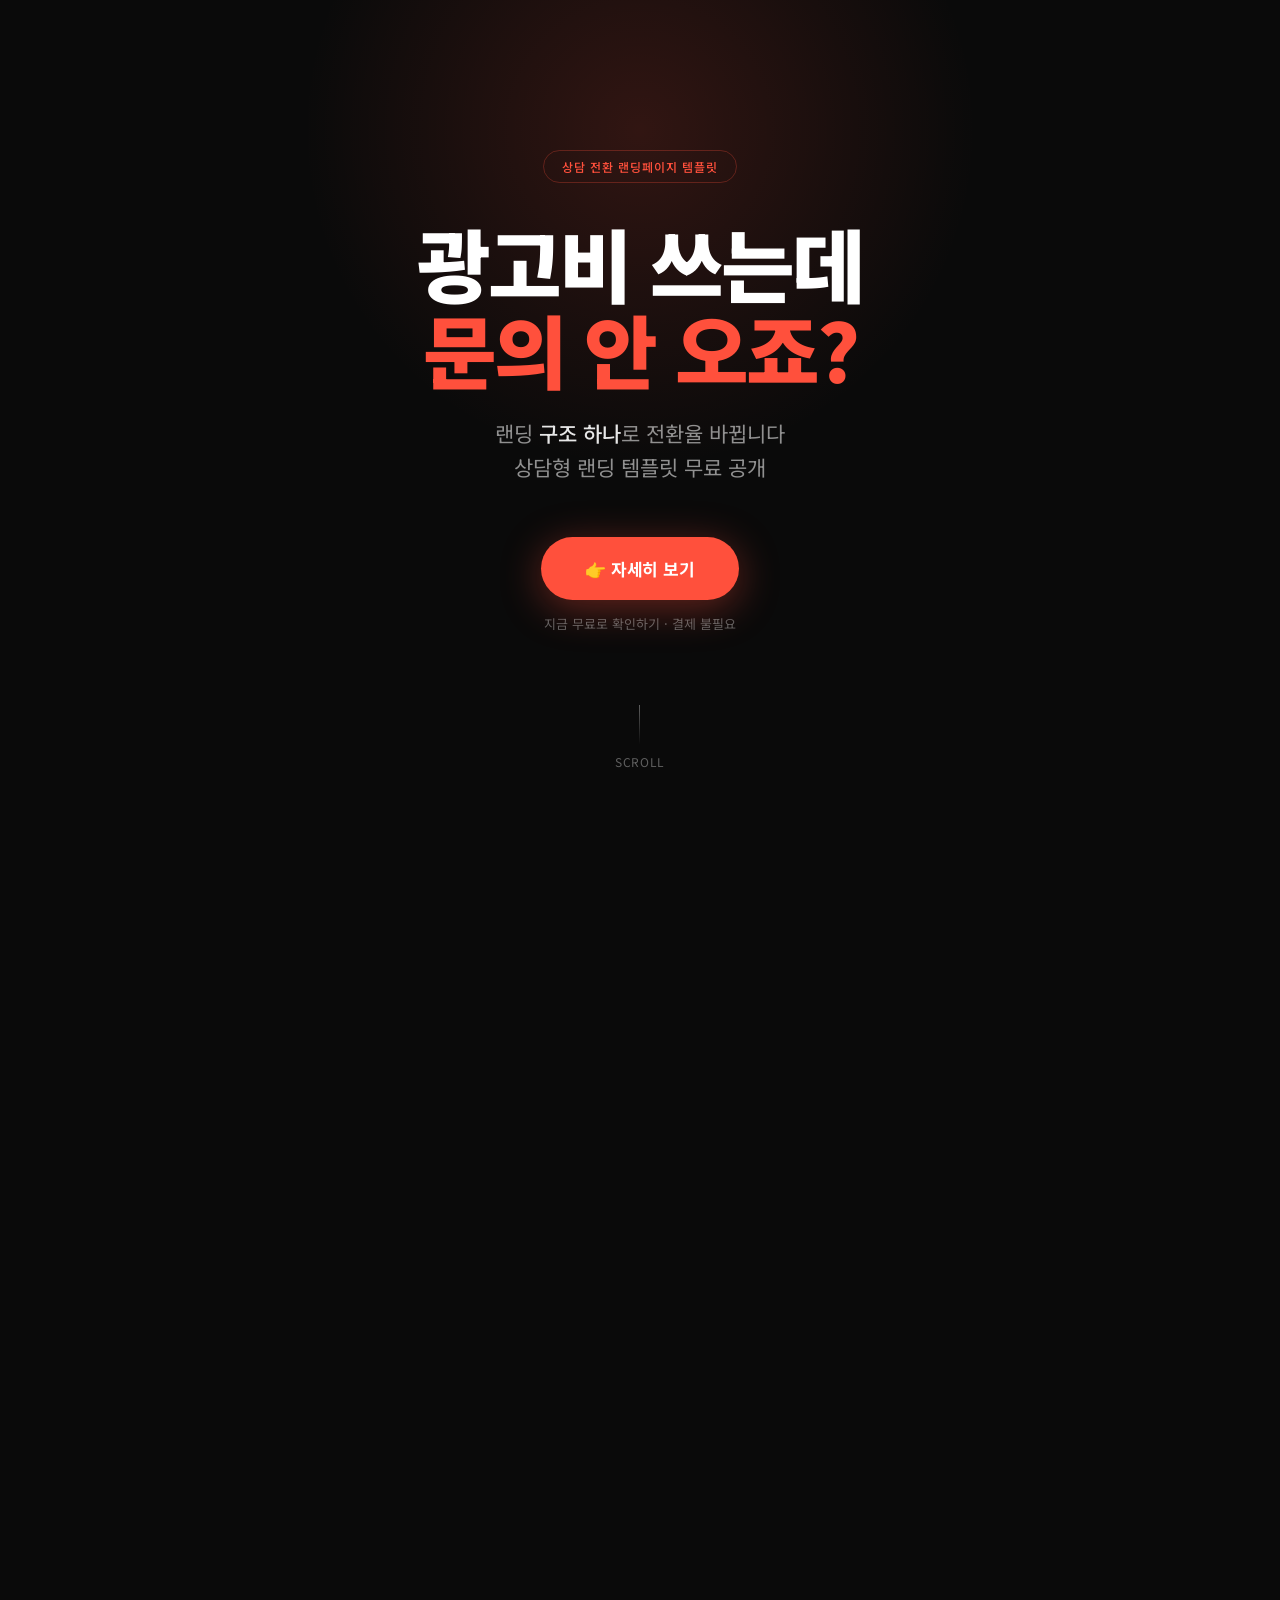
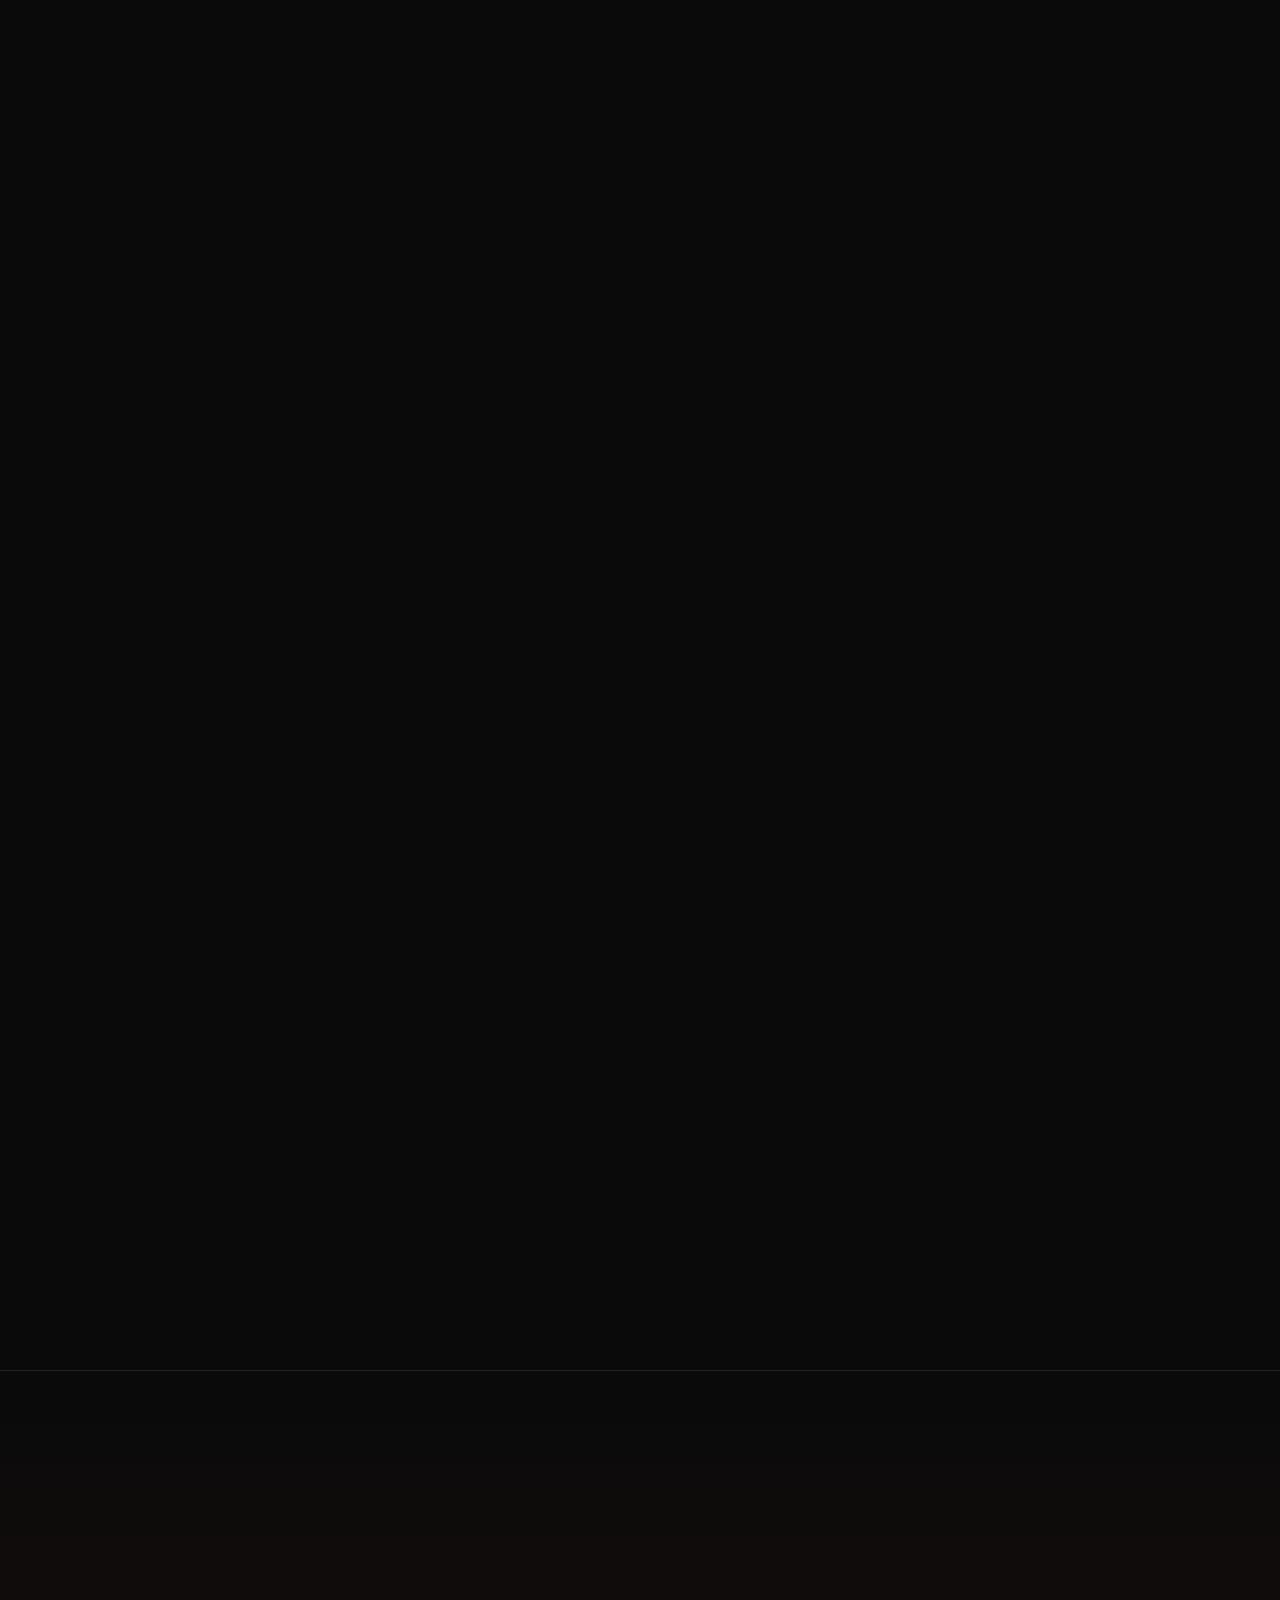
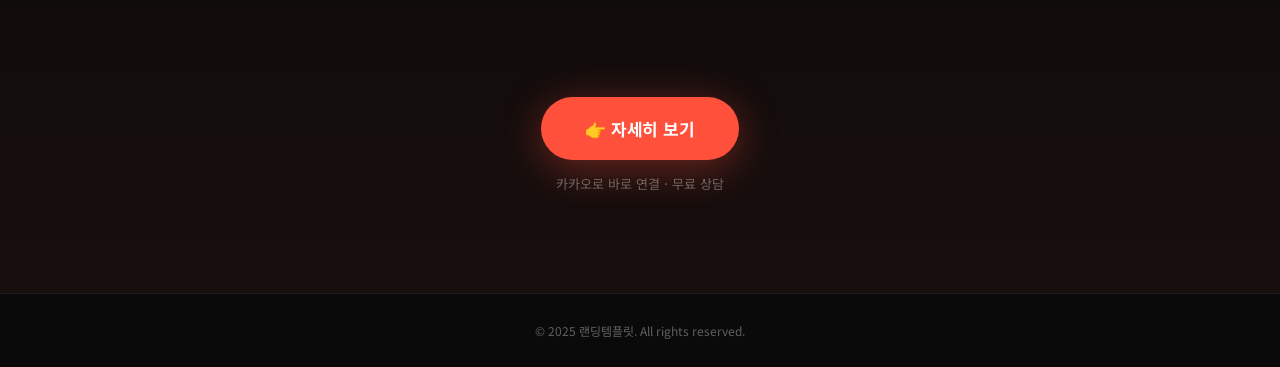
==== commit 39c98ea3: "Add files via upload" ====
--- a/index.html
+++ b/index.html
@@ -15,10 +15,11 @@
 <meta property="og:image:width" content="1200">
 <meta property="og:image:height" content="628">
 
-<link rel="stylesheet" href="style.css">
+<link rel="stylesheet" href="css/style.css">
 
 <link rel="preconnect" href="https://fonts.googleapis.com">
 <link href="https://fonts.googleapis.com/css2?family=Noto+Sans+KR:wght@400;500;700;900&display=swap" rel="stylesheet">
+<script src="js/Scroll.js" charset="utf-8"></script>
 
 
 </head>
@@ -180,26 +181,6 @@
   © 2025 랜딩템플릿. All rights reserved.
 </footer>
 
-<script>
-  // Scroll reveal
-  const reveals = document.querySelectorAll('.reveal');
-  const observer = new IntersectionObserver((entries) => {
-    entries.forEach((entry, i) => {
-      if (entry.isIntersecting) {
-        setTimeout(() => entry.target.classList.add('visible'), i * 60);
-        observer.unobserve(entry.target);
-      }
-    });
-  }, { threshold: 0.12 });
-  reveals.forEach(el => observer.observe(el));
 
-  // Smooth CTA scroll
-  document.querySelectorAll('a[href^="#"]').forEach(a => {
-    a.addEventListener('click', e => {
-      const target = document.querySelector(a.getAttribute('href'));
-      if (target) { e.preventDefault(); target.scrollIntoView({ behavior: 'smooth' }); }
-    });
-  });
-</script>
 </body>
 </html>
--- a/css/style.css
+++ b/css/style.css
@@ -0,0 +1,358 @@
+
+  *, *::before, *::after { margin: 0; padding: 0; box-sizing: border-box; }
+
+  :root {
+    --red: #FF503C;
+    --red-dim: rgba(255,80,60,0.12);
+    --red-border: rgba(255,80,60,0.28);
+    --white: #ffffff;
+    --white-55: rgba(255,255,255,0.55);
+    --white-35: rgba(255,255,255,0.35);
+    --white-08: rgba(255,255,255,0.08);
+    --white-04: rgba(255,255,255,0.04);
+    --bg: #0A0A0A;
+  }
+
+  html { scroll-behavior: smooth; }
+
+  body {
+    font-family: 'Noto Sans KR', sans-serif;
+    background: var(--bg);
+    color: var(--white);
+    -webkit-font-smoothing: antialiased;
+  }
+
+  a { text-decoration: none; color: inherit; }
+
+  /* ── HERO ── */
+  .hero {
+    min-height: 100vh;
+    display: flex;
+    flex-direction: column;
+    align-items: center;
+    justify-content: center;
+    padding: 80px 24px 60px;
+    text-align: center;
+    position: relative;
+    overflow: hidden;
+  }
+
+  .hero::before {
+    content: '';
+    position: absolute;
+    top: -220px; left: 50%;
+    transform: translateX(-50%);
+    width: 700px; height: 700px;
+    background: radial-gradient(circle, rgba(255,80,60,0.16) 0%, transparent 68%);
+    pointer-events: none;
+    z-index: 0;
+  }
+
+  .hero > * { position: relative; z-index: 1; }
+
+  .badge {
+    display: inline-block;
+    border: 1px solid var(--red-border);
+    color: var(--red);
+    font-size: 12px;
+    font-weight: 500;
+    letter-spacing: 0.08em;
+    padding: 7px 18px;
+    border-radius: 100px;
+    margin-bottom: 36px;
+    animation: fadeUp 0.7s ease both;
+  }
+
+  .hero h1 {
+    font-size: clamp(40px, 10vw, 80px);
+    font-weight: 900;
+    line-height: 1.08;
+    letter-spacing: -0.035em;
+    margin-bottom: 24px;
+    animation: fadeUp 0.7s 0.1s ease both;
+  }
+
+  .hero h1 .accent { color: var(--red); }
+
+  .hero .sub {
+    font-size: clamp(16px, 3vw, 21px);
+    color: var(--white-55);
+    font-weight: 400;
+    line-height: 1.65;
+    margin-bottom: 52px;
+    animation: fadeUp 0.7s 0.18s ease both;
+  }
+
+  .hero .sub strong { color: rgba(255,255,255,0.9); font-weight: 500; }
+
+  .cta-group {
+    display: flex;
+    flex-direction: column;
+    align-items: center;
+    gap: 14px;
+    animation: fadeUp 0.7s 0.26s ease both;
+  }
+
+  .btn-primary {
+    display: inline-flex;
+    align-items: center;
+    gap: 10px;
+    background: var(--red);
+    color: #fff;
+    font-family: 'Noto Sans KR', sans-serif;
+    font-size: 17px;
+    font-weight: 700;
+    padding: 19px 44px;
+    border-radius: 100px;
+    border: none;
+    cursor: pointer;
+    transition: transform 0.15s ease, box-shadow 0.15s ease;
+    box-shadow: 0 8px 40px rgba(255,80,60,0.38);
+    letter-spacing: -0.01em;
+  }
+
+  .btn-primary:hover { transform: translateY(-2px); box-shadow: 0 14px 52px rgba(255,80,60,0.52); }
+  .btn-primary:active { transform: scale(0.975); }
+
+  .cta-note {
+    font-size: 13px;
+    color: var(--white-35);
+  }
+
+  .scroll-hint {
+    margin-top: 72px;
+    display: flex;
+    flex-direction: column;
+    align-items: center;
+    gap: 8px;
+    animation: fadeUp 0.7s 0.4s ease both;
+    color: var(--white-35);
+    font-size: 12px;
+    letter-spacing: 0.06em;
+  }
+
+  .scroll-line {
+    width: 1px; height: 40px;
+    background: linear-gradient(to bottom, var(--white-35), transparent);
+  }
+
+  /* ── SECTION WRAPPER ── */
+  .section {
+    max-width: 660px;
+    margin: 0 auto;
+    padding: 88px 24px;
+  }
+
+  .section-label {
+    font-size: 11px;
+    font-weight: 500;
+    letter-spacing: 0.14em;
+    color: var(--red);
+    text-transform: uppercase;
+    margin-bottom: 28px;
+  }
+
+  .section-title {
+    font-size: clamp(26px, 5vw, 38px);
+    font-weight: 900;
+    letter-spacing: -0.03em;
+    line-height: 1.2;
+    margin-bottom: 12px;
+  }
+
+  .section-desc {
+    font-size: 15px;
+    color: var(--white-55);
+    line-height: 1.75;
+    margin-bottom: 40px;
+  }
+
+  /* ── PAIN LIST ── */
+  .pain-list {
+    list-style: none;
+    display: flex;
+    flex-direction: column;
+    gap: 14px;
+  }
+
+  .pain-item {
+    display: flex;
+    align-items: flex-start;
+    gap: 14px;
+    background: var(--white-04);
+    border: 0.5px solid var(--white-08);
+    border-radius: 14px;
+    padding: 20px 22px;
+    transition: border-color 0.2s;
+  }
+
+  .pain-item:hover { border-color: rgba(255,255,255,0.14); }
+
+  .pain-x {
+    flex-shrink: 0;
+    width: 22px; height: 22px;
+    border-radius: 50%;
+    background: rgba(255,80,60,0.14);
+    display: flex; align-items: center; justify-content: center;
+    margin-top: 1px;
+  }
+
+  .pain-x svg { width: 10px; height: 10px; }
+
+  .pain-text {
+    font-size: 15px;
+    color: rgba(255,255,255,0.72);
+    line-height: 1.65;
+  }
+
+  .pain-text strong { color: var(--white); font-weight: 500; }
+
+  /* ── SOLUTION BOX ── */
+  .solution-box {
+    margin-top: 52px;
+    background: var(--red-dim);
+    border: 0.5px solid var(--red-border);
+    border-radius: 18px;
+    padding: 40px 32px;
+    text-align: center;
+  }
+
+  .solution-box h3 {
+    font-size: clamp(20px, 4vw, 28px);
+    font-weight: 900;
+    line-height: 1.35;
+    margin-bottom: 14px;
+    letter-spacing: -0.025em;
+  }
+
+  .solution-box h3 span { color: var(--red); }
+
+  .solution-box p {
+    font-size: 15px;
+    color: var(--white-55);
+    line-height: 1.75;
+    margin-bottom: 32px;
+  }
+
+  /* ── STATS GRID ── */
+  .stats {
+    display: grid;
+    grid-template-columns: repeat(2, 1fr);
+    gap: 12px;
+    margin-top: 52px;
+  }
+
+  .stat-card {
+    background: var(--white-04);
+    border: 0.5px solid var(--white-08);
+    border-radius: 14px;
+    padding: 22px 18px;
+    transition: border-color 0.2s, background 0.2s;
+  }
+
+  .stat-card:hover {
+    background: rgba(255,255,255,0.06);
+    border-color: rgba(255,255,255,0.14);
+  }
+
+  .stat-num {
+    font-size: 32px;
+    font-weight: 900;
+    color: var(--red);
+    letter-spacing: -0.04em;
+    line-height: 1;
+    margin-bottom: 8px;
+  }
+
+  .stat-label {
+    font-size: 13px;
+    color: var(--white-55);
+    line-height: 1.55;
+  }
+
+  /* ── INDUSTRY TABS ── */
+  .industry-grid {
+    display: grid;
+    grid-template-columns: repeat(auto-fit, minmax(120px, 1fr));
+    gap: 10px;
+    margin-top: 40px;
+  }
+
+  .industry-card {
+    background: var(--white-04);
+    border: 0.5px solid var(--white-08);
+    border-radius: 12px;
+    padding: 18px 14px;
+    text-align: center;
+    transition: all 0.2s;
+    cursor: default;
+  }
+
+  .industry-card:hover {
+    background: var(--red-dim);
+    border-color: var(--red-border);
+  }
+
+  .industry-icon { font-size: 24px; margin-bottom: 8px; }
+
+  .industry-name {
+    font-size: 13px;
+    font-weight: 500;
+    color: rgba(255,255,255,0.8);
+  }
+
+  /* ── FINAL CTA ── */
+  .final-cta {
+    padding: 100px 24px;
+    text-align: center;
+    background: linear-gradient(180deg, transparent 0%, rgba(255,80,60,0.06) 100%);
+    border-top: 0.5px solid var(--white-08);
+  }
+
+  .final-cta h2 {
+    font-size: clamp(28px, 6vw, 48px);
+    font-weight: 900;
+    letter-spacing: -0.03em;
+    line-height: 1.2;
+    margin-bottom: 16px;
+  }
+
+  .final-cta p {
+    font-size: 16px;
+    color: var(--white-55);
+    line-height: 1.7;
+    margin-bottom: 40px;
+  }
+
+  /* ── FOOTER ── */
+  footer {
+    padding: 28px 24px;
+    text-align: center;
+    border-top: 0.5px solid var(--white-08);
+    font-size: 12px;
+    color: var(--white-35);
+  }
+
+  /* ── ANIMATIONS ── */
+  @keyframes fadeUp {
+    from { opacity: 0; transform: translateY(24px); }
+    to   { opacity: 1; transform: translateY(0); }
+  }
+
+  .reveal {
+    opacity: 0;
+    transform: translateY(28px);
+    transition: opacity 0.65s ease, transform 0.65s ease;
+  }
+
+  .reveal.visible {
+    opacity: 1;
+    transform: translateY(0);
+  }
+
+  /* ── RESPONSIVE ── */
+  @media (max-width: 480px) {
+    .btn-primary { font-size: 15px; padding: 17px 32px; }
+    .solution-box { padding: 28px 20px; }
+    .stats { grid-template-columns: 1fr 1fr; }
+  }
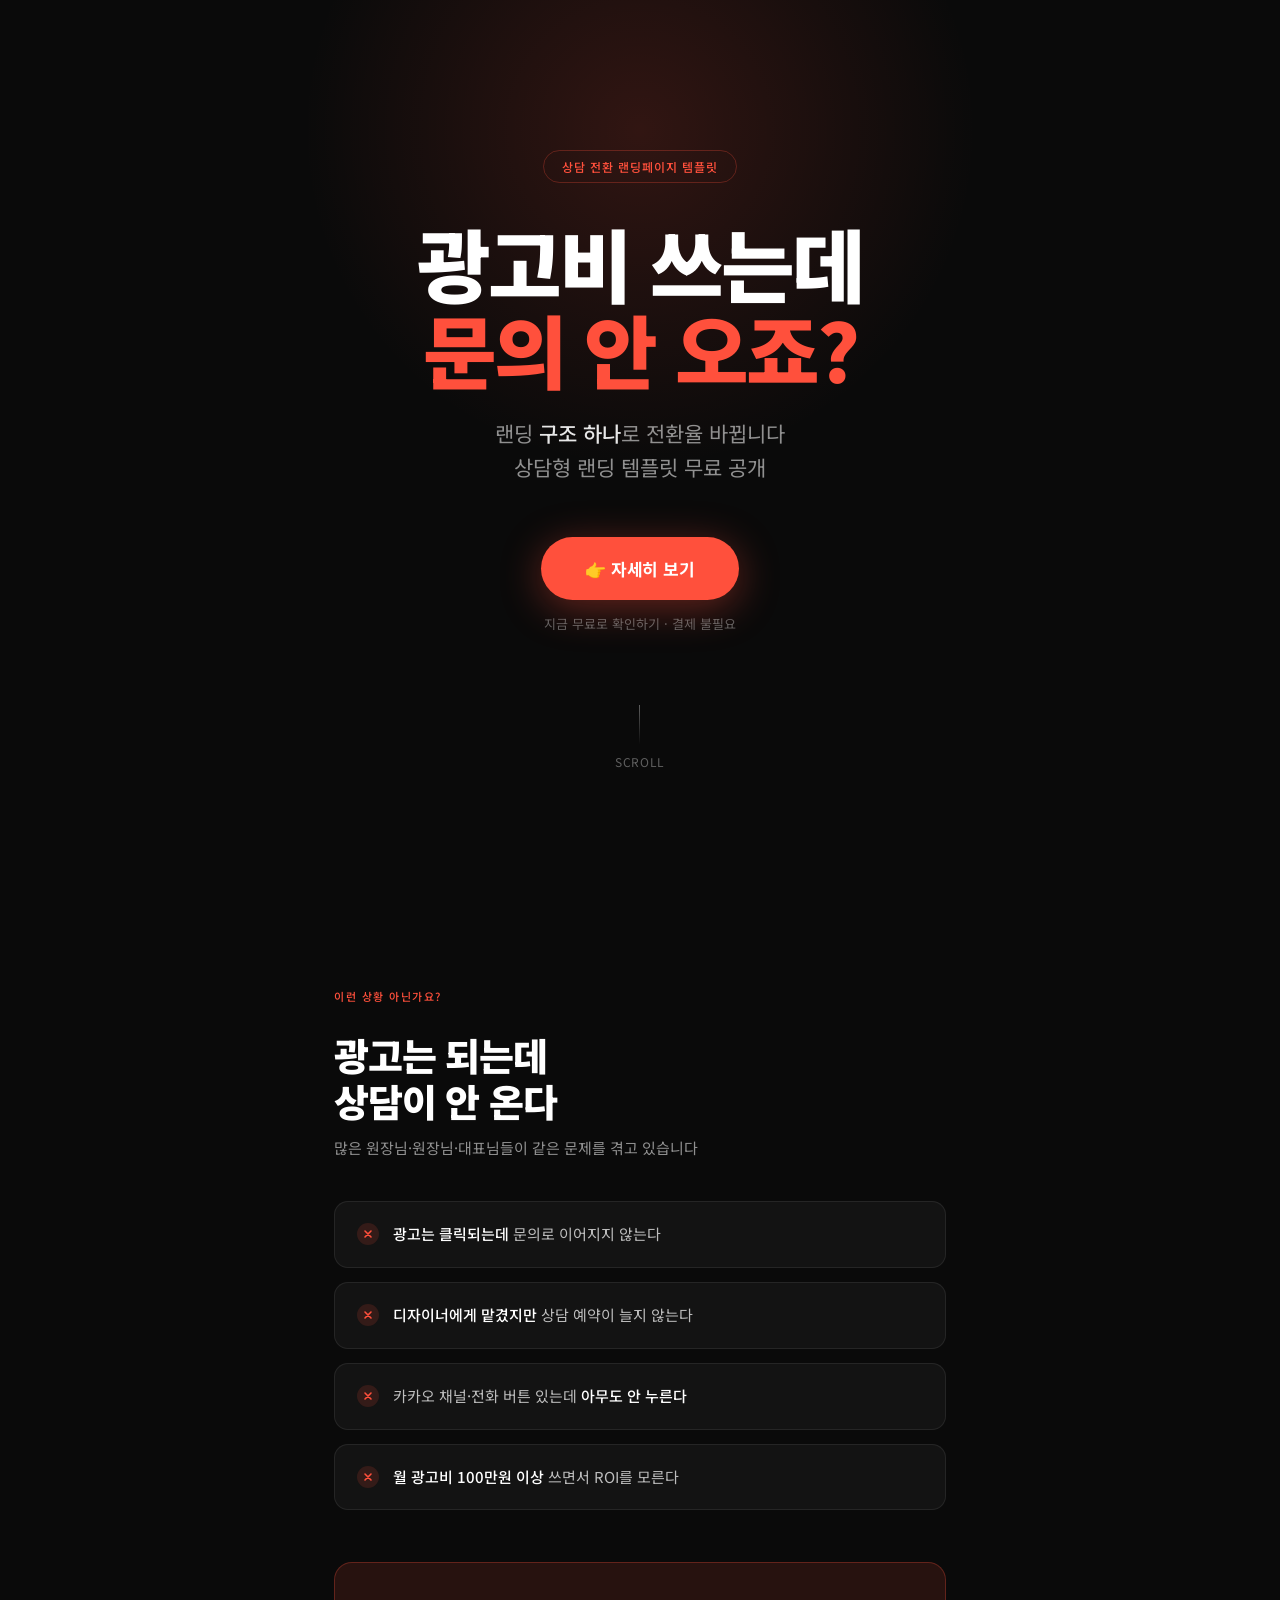
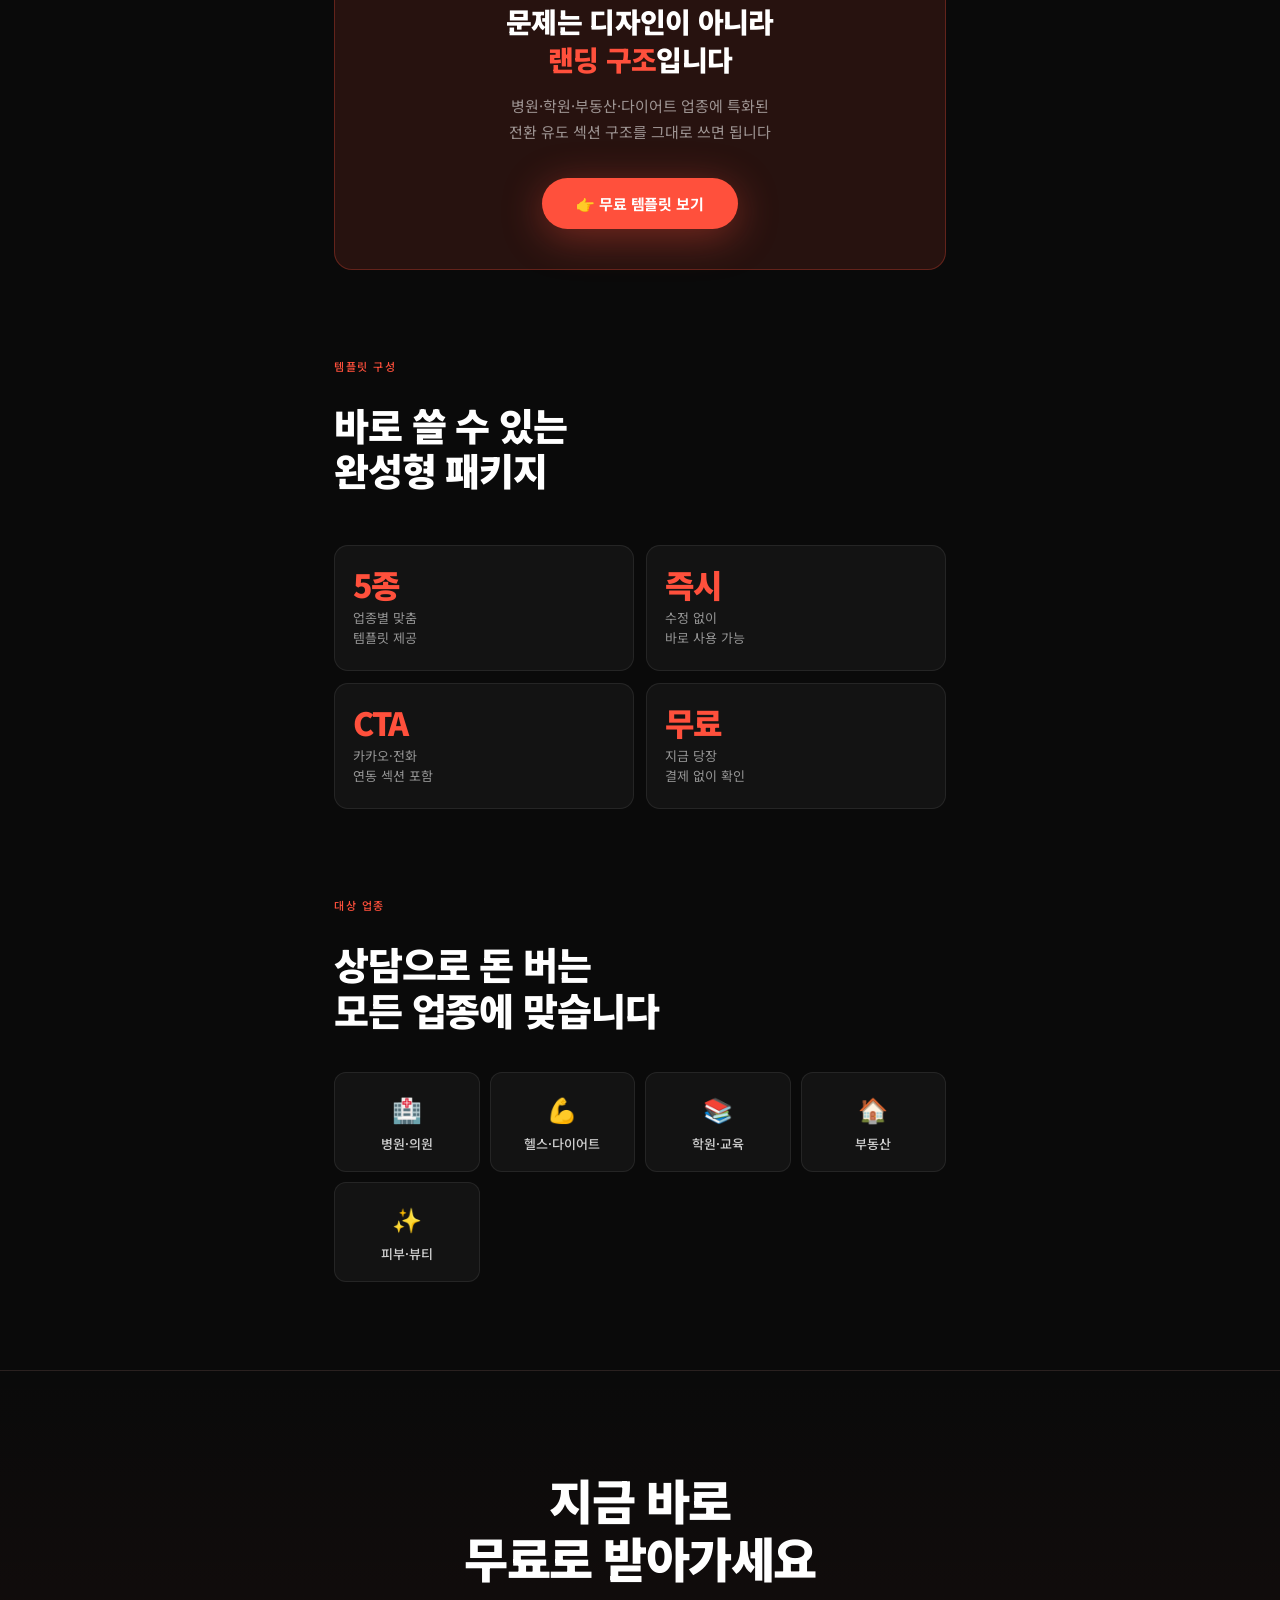
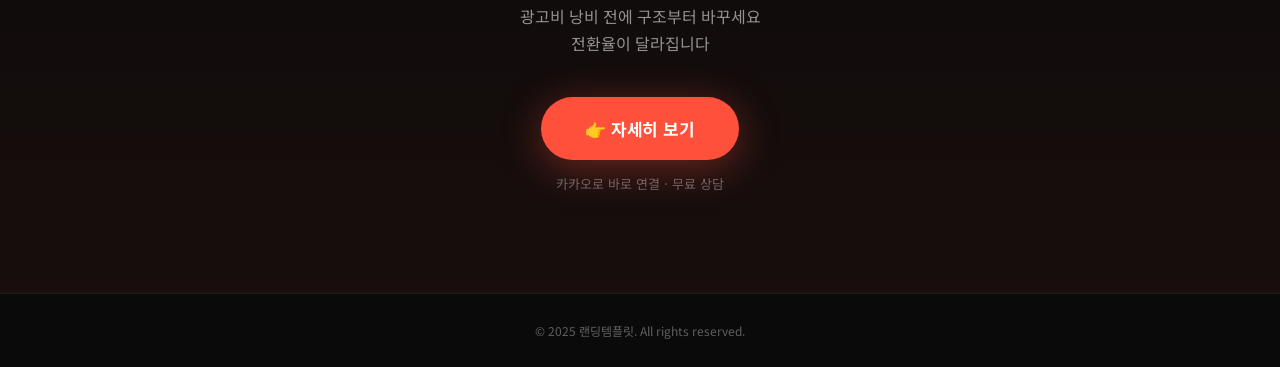
==== commit 95dc9f81: "Add files via upload" ====
--- a/index.html
+++ b/index.html
@@ -19,7 +19,6 @@
 
 <link rel="preconnect" href="https://fonts.googleapis.com">
 <link href="https://fonts.googleapis.com/css2?family=Noto+Sans+KR:wght@400;500;700;900&display=swap" rel="stylesheet">
-<script src="js/Scroll.js" charset="utf-8"></script>
 
 
 </head>
@@ -181,6 +180,7 @@
   © 2025 랜딩템플릿. All rights reserved.
 </footer>
 
+<script src="js/Scroll.js" charset="utf-8"></script>
 
 </body>
 </html>
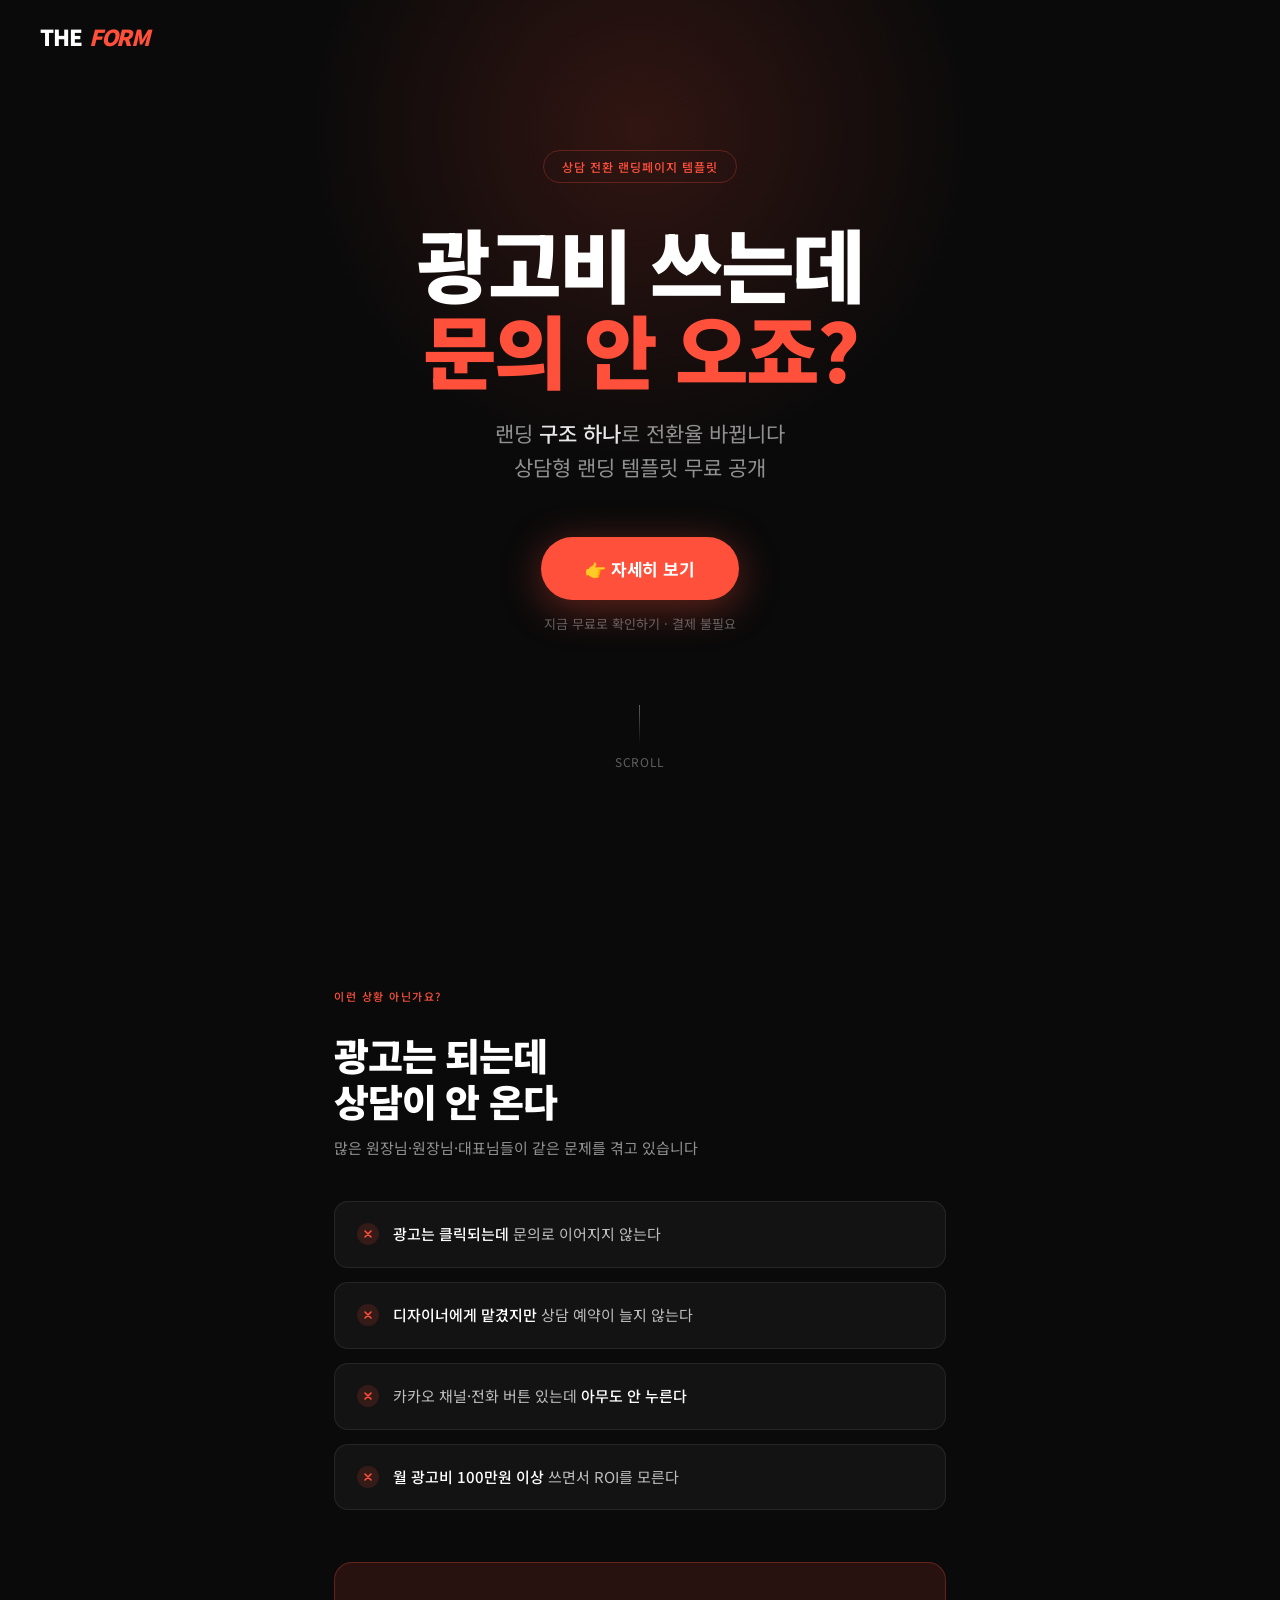
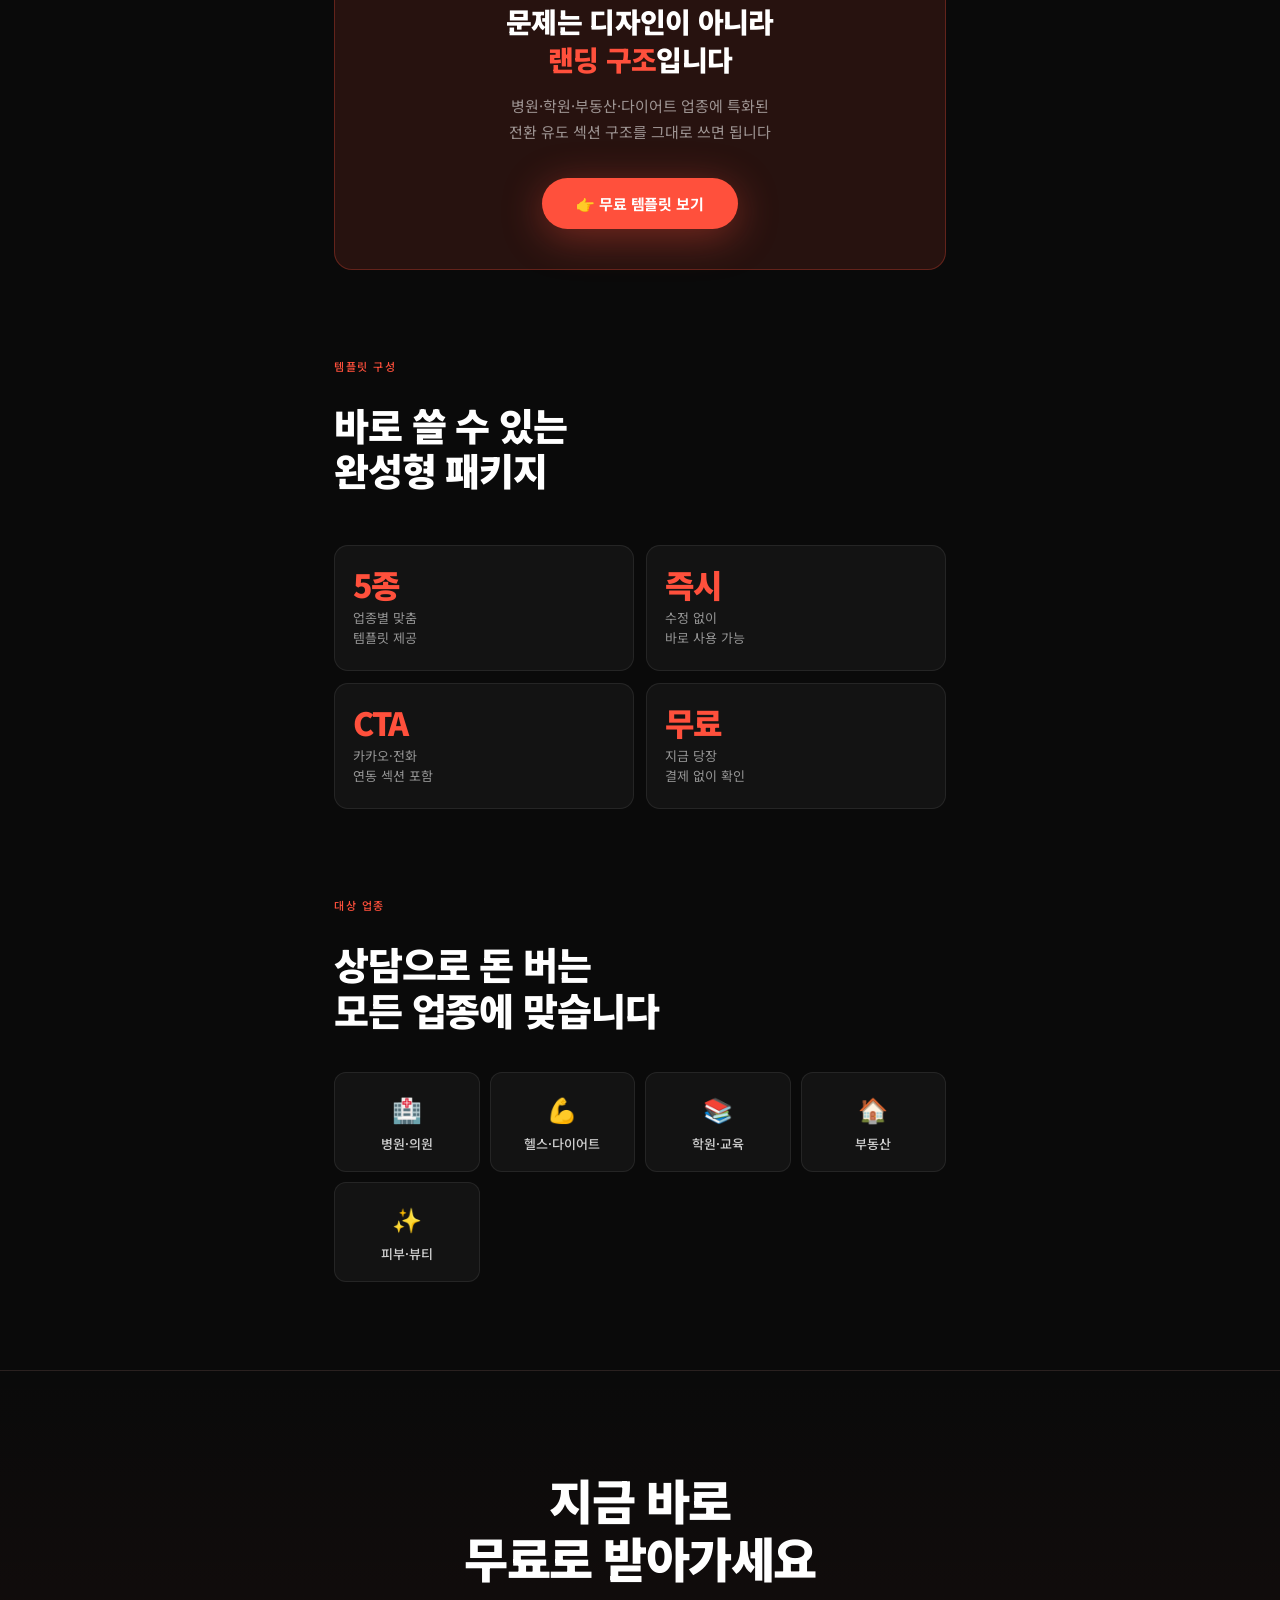
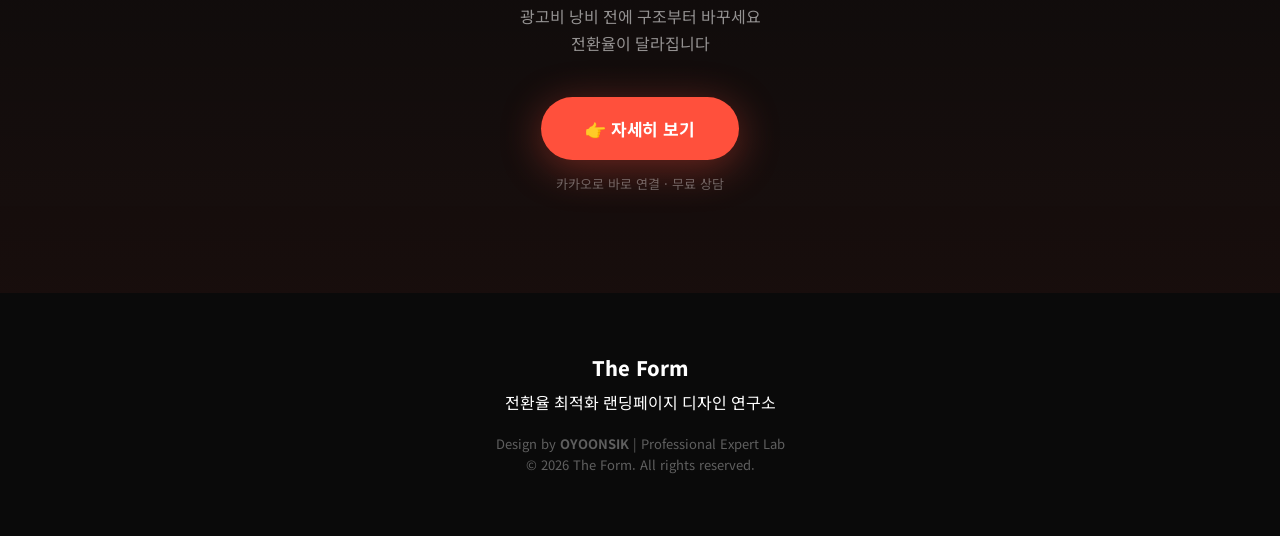
==== commit 62e0f996: "Add files via upload" ====
--- a/index.html
+++ b/index.html
@@ -23,7 +23,9 @@
 
 </head>
 <body>
-
+<nav>
+  <div class="nav-logo"><a href="#" class="nav-cta">The <span>Form</span></a></div>
+</nav>
 <!-- HERO -->
 <section class="hero">
   <span class="badge">상담 전환 랜딩페이지 템플릿</span>
@@ -177,7 +179,12 @@
 </section>
 
 <footer>
-  © 2025 랜딩템플릿. All rights reserved.
+  <div class="footer-brand">The Form</div>
+  <p>전환율 최적화 랜딩페이지 디자인 연구소</p>
+  <div class="footer-info">
+    Design by <strong>OYOONSIK</strong> | Professional Expert Lab<br>
+    © 2026 The Form. All rights reserved.
+  </div>
 </footer>
 
 <script src="js/Scroll.js" charset="utf-8"></script>
--- a/css/style.css
+++ b/css/style.css
@@ -23,6 +23,37 @@
   }
 
   a { text-decoration: none; color: inherit; }
+
+/* ── NAV ── */
+nav {
+  position: fixed;
+  top: 0;
+  left: 0;
+  width: 100%;
+  display: flex;
+  justify-content: flex-start; /* 로고를 왼쪽 끝으로 배치 */
+  align-items: center;
+  padding: 20px 40px; /* 상하좌우 여백 */
+  z-index: 1000;
+}
+
+.nav-logo {
+  font-size: 22px;
+  font-weight: 900;
+  letter-spacing: -0.05em;
+  text-transform: uppercase;
+  color: var(--white);
+  cursor: pointer;
+  user-select: none;
+}
+
+.nav-logo span {
+  color: var(--red); /* Form 부분에 포인트 컬러 */
+  font-style: italic; /* 디자인 포인트 */
+  margin-left: 2px;
+}
+
+
 
   /* ── HERO ── */
   .hero {
@@ -325,13 +356,23 @@
   }
 
   /* ── FOOTER ── */
-  footer {
-    padding: 28px 24px;
-    text-align: center;
-    border-top: 0.5px solid var(--white-08);
-    font-size: 12px;
-    color: var(--white-35);
-  }
+footer {
+  padding: 60px 24px;
+  background: var(--surface); /* 배경을 살짝 다르게 */
+  text-align: center;
+}
+.footer-brand {
+  font-size: 20px;
+  font-weight: 800;
+  margin-bottom: 8px;
+  color: var(--white);
+}
+.footer-info {
+  margin-top: 20px;
+  font-size: 13px;
+  color: var(--white-35);
+  line-height: 1.6;
+}
 
   /* ── ANIMATIONS ── */
   @keyframes fadeUp {
@@ -356,3 +397,14 @@
     .solution-box { padding: 28px 20px; }
     .stats { grid-template-columns: 1fr 1fr; }
   }
+
+
+ /* 모바일 대응 */
+@media (max-width: 768px) {
+  nav {
+    padding: 16px 20px;
+  }
+  .nav-logo {
+    font-size: 18px;
+  }
+}
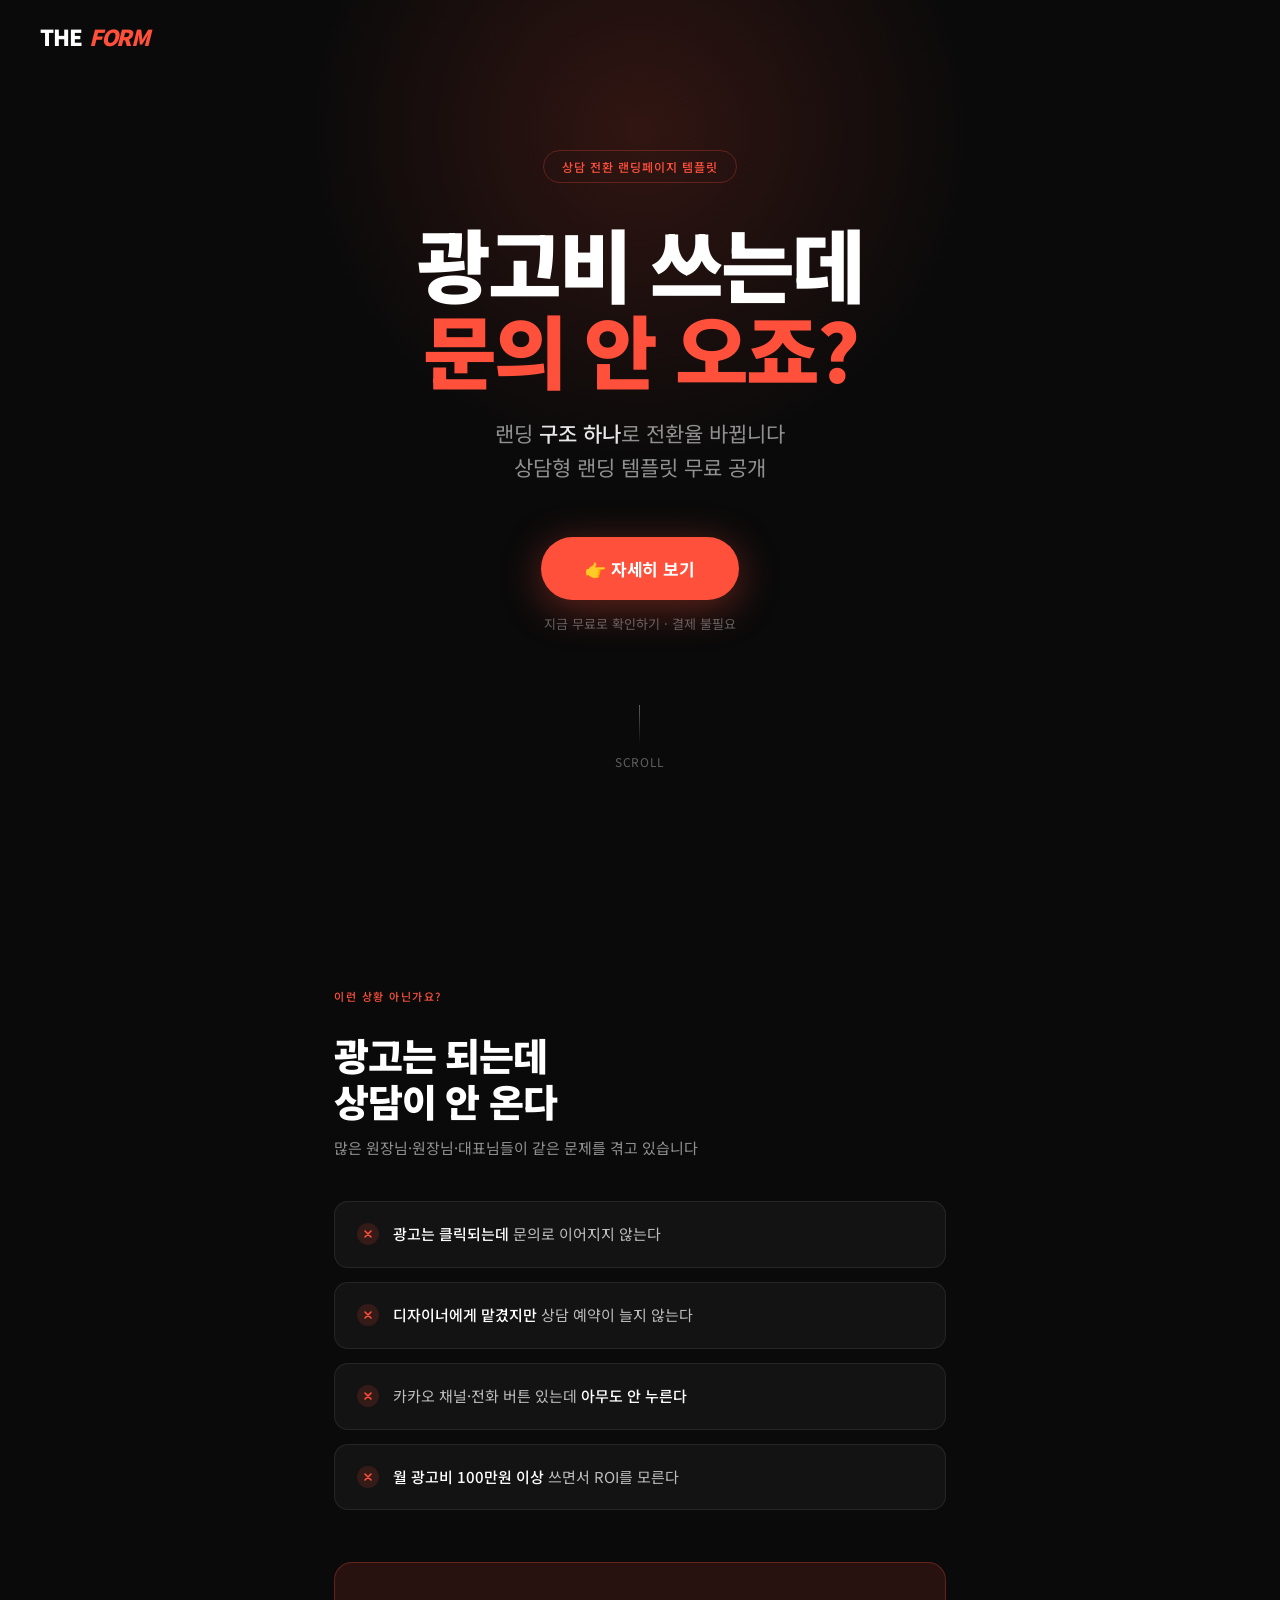
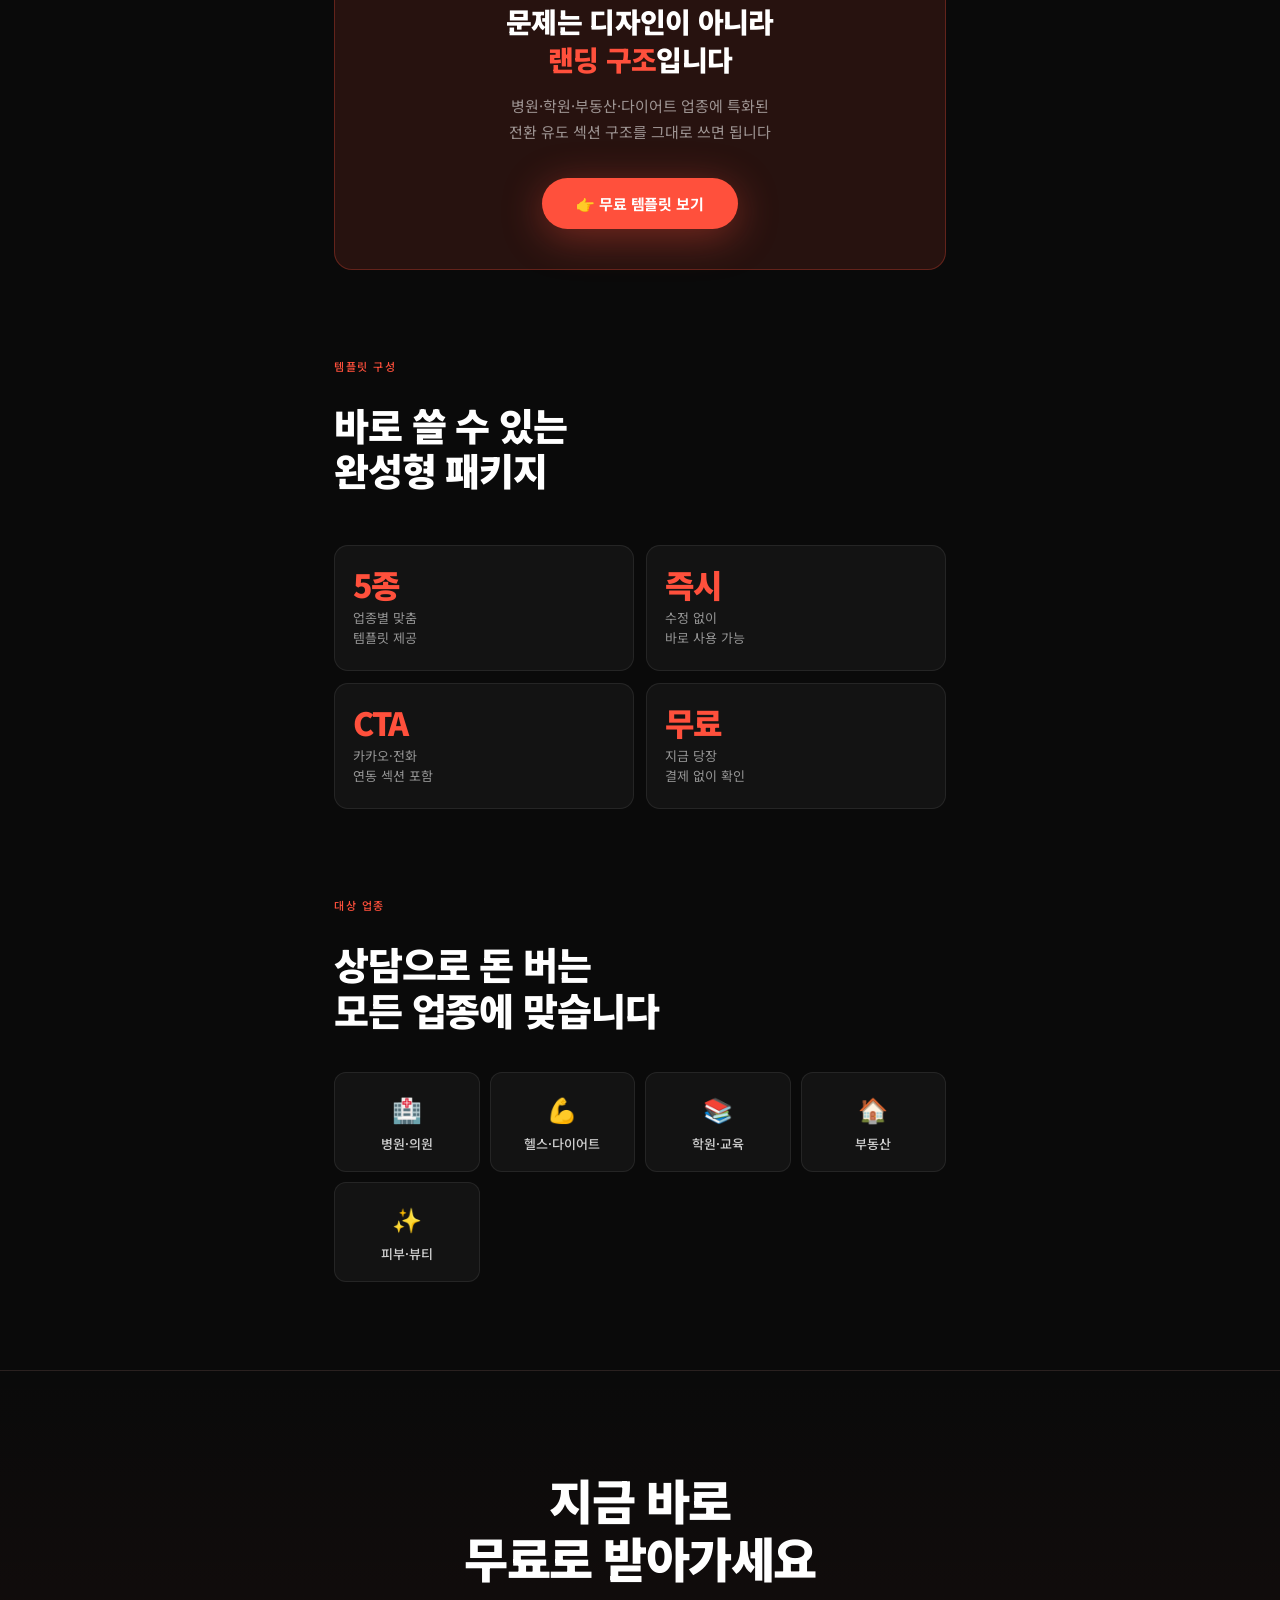
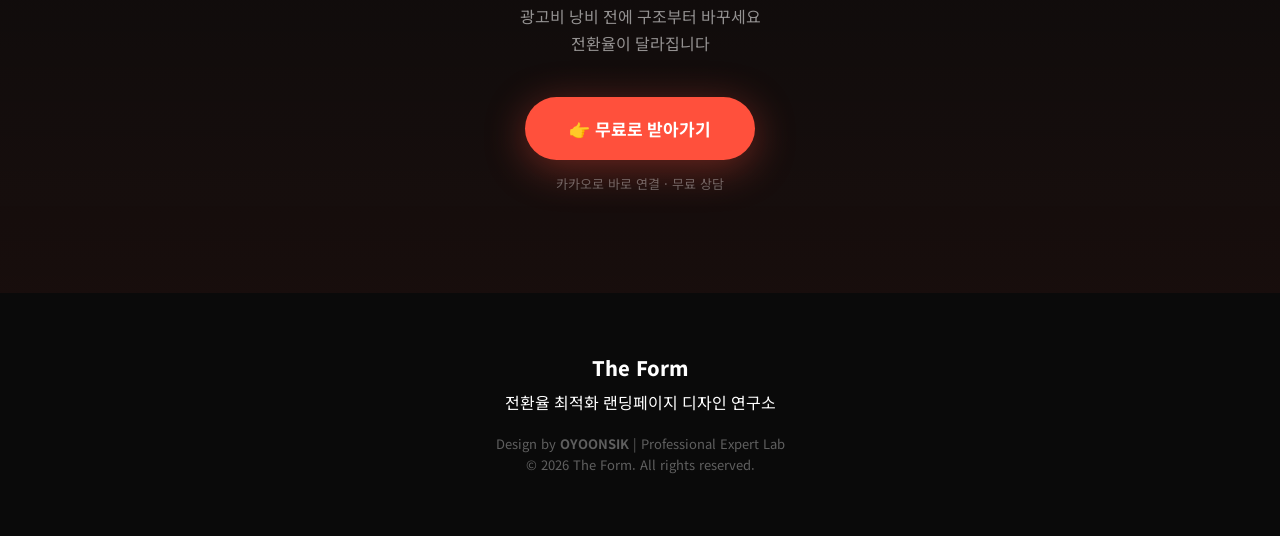
==== commit a64ca3d3: "Add files via upload" ====
--- a/index.html
+++ b/index.html
@@ -19,6 +19,9 @@
 
 <link rel="preconnect" href="https://fonts.googleapis.com">
 <link href="https://fonts.googleapis.com/css2?family=Noto+Sans+KR:wght@400;500;700;900&display=swap" rel="stylesheet">
+
+<link rel="icon" href="img/favicon-32x32.png" sizes="32x32" type="image/png">
+<link rel="icon" href="img/favicon-16x16.png" sizes="16x16" type="image/png">
 
 
 </head>
@@ -171,8 +174,8 @@
   </p>
   <div class="cta-group reveal">
     <!-- ✅ 여기에 실제 링크 또는 카카오 채널 URL로 교체하세요 -->
-    <a href="https://open.kakao.com/YOUR_LINK" class="btn-primary">
-      👉 자세히 보기
+    <a href="template_showcase.html" class="btn-primary">
+      👉 무료로 받아가기
     </a>
     <span class="cta-note">카카오로 바로 연결 · 무료 상담</span>
   </div>
